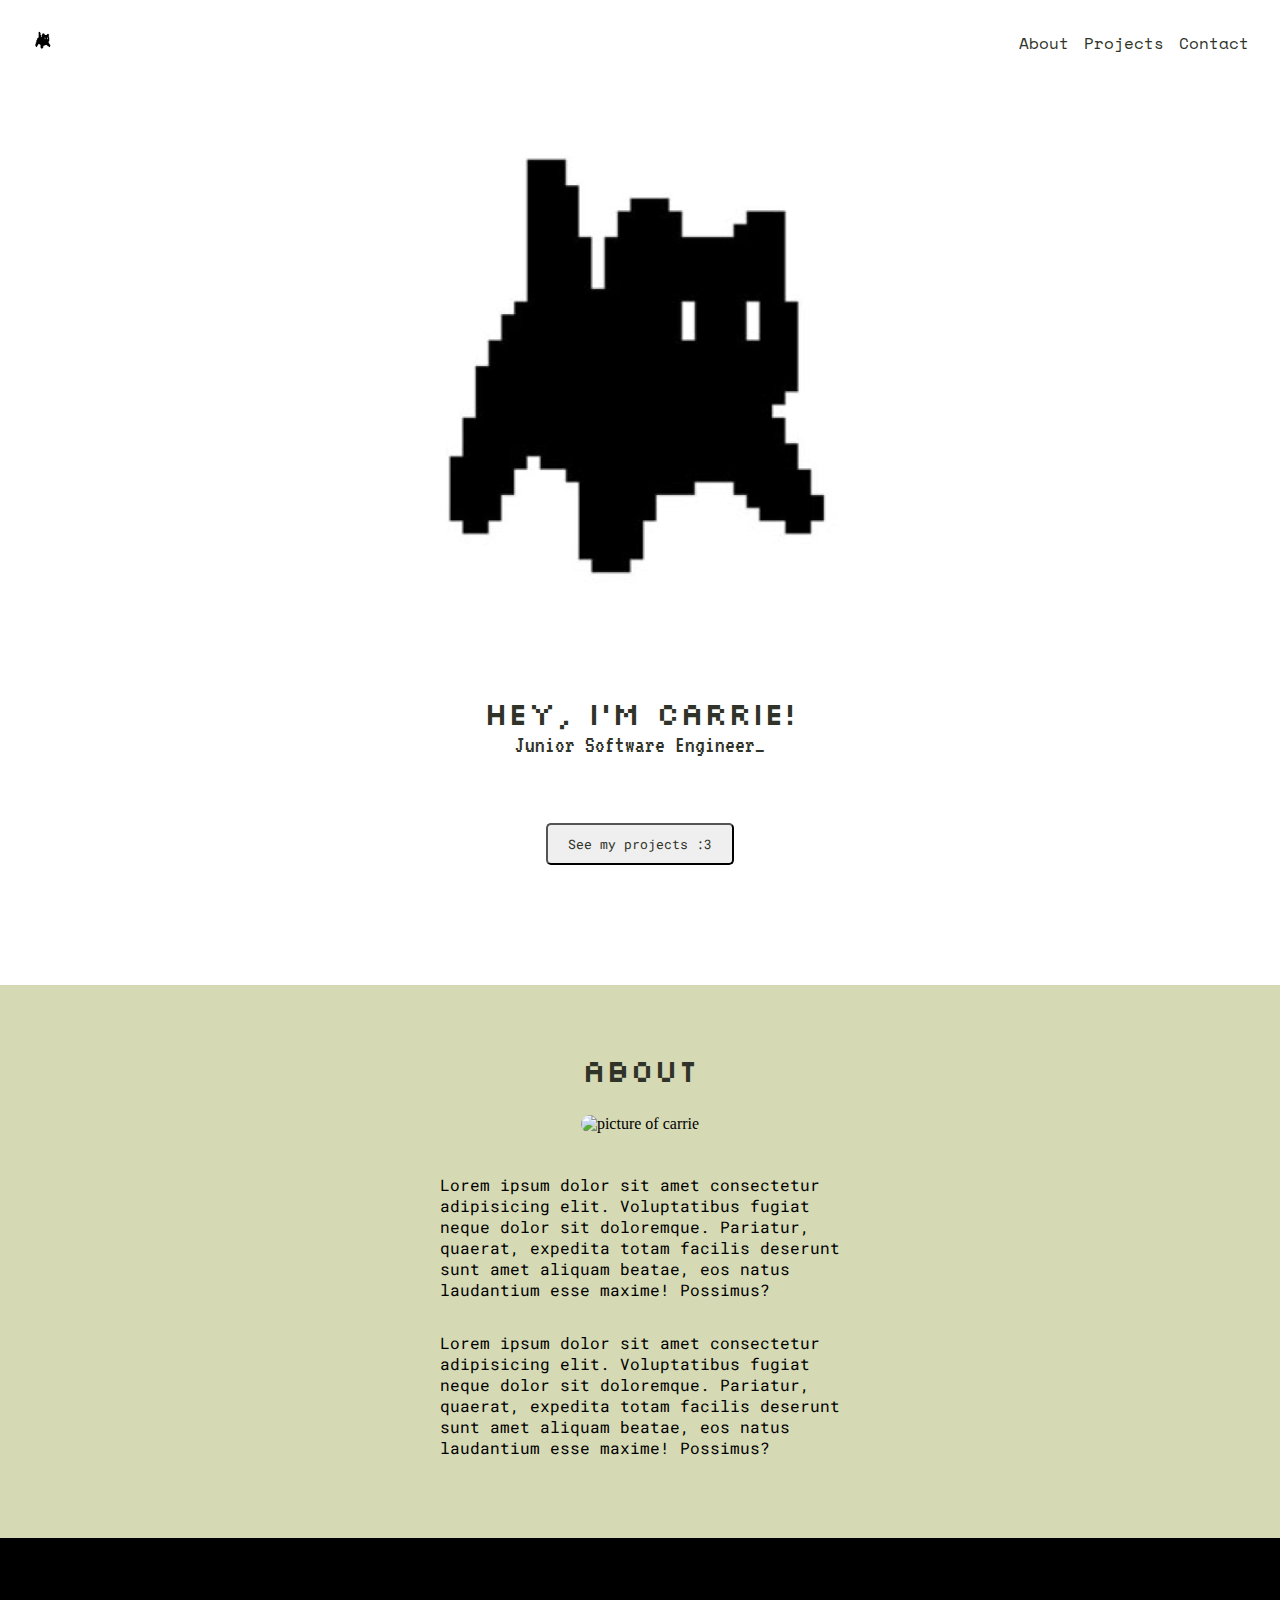
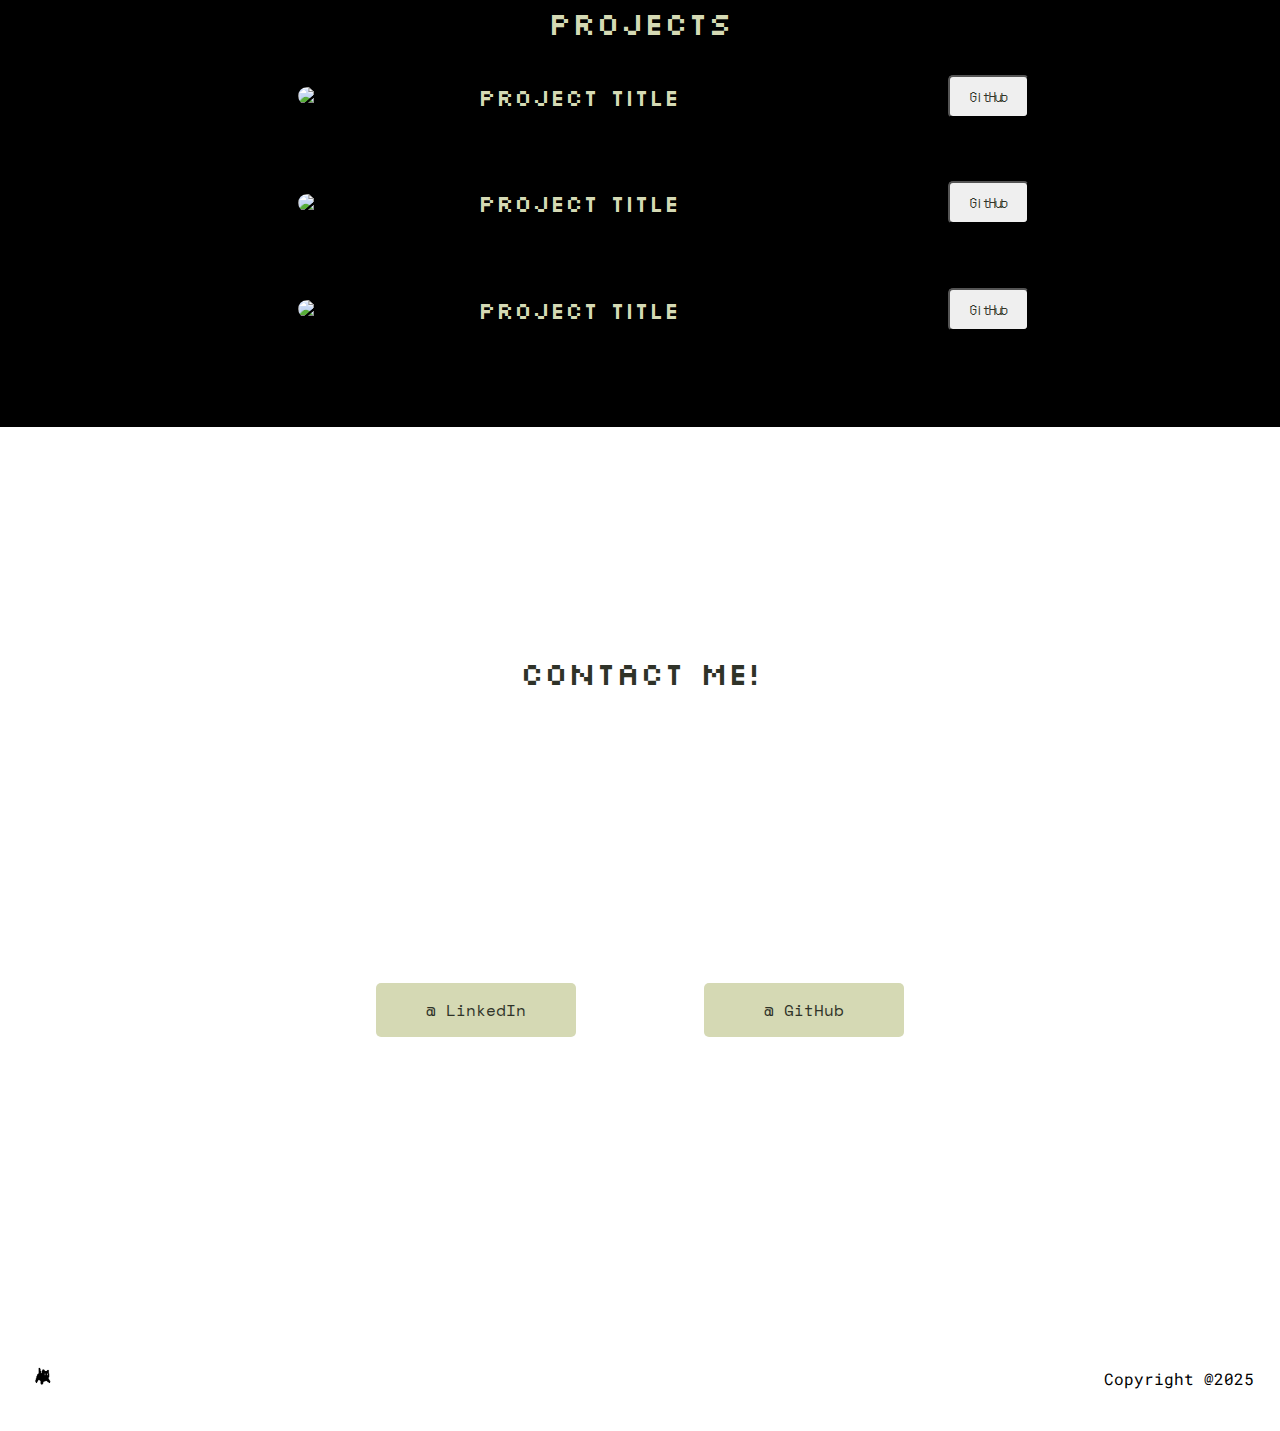
==== index.html @ c51be5b5 "changed bg and text color of projects for emphasis" ====
<!DOCTYPE html>
<html lang="en">
<head>
    <meta charset="UTF-8">
    <meta name="viewport" content="width=device-width, initial-scale=1.0">
    <title>Carrie Gale</title>
    <link rel="stylesheet" href="style.css">
    <link rel="preconnect" href="https://fonts.googleapis.com">
    <link rel="preconnect" href="https://fonts.gstatic.com" crossorigin>
    <link href="https://fonts.googleapis.com/css2?family=Chakra+Petch:ital,wght@0,300;0,400;0,500;0,600;0,700;1,300;1,400;1,500;1,600;1,700&family=DotGothic16&family=Open+Sans:ital,wght@0,300..800;1,300..800&family=Roboto+Mono:ital,wght@0,100..700;1,100..700&family=Silkscreen:wght@400;700&family=Space+Mono:ital,wght@0,400;0,700;1,400;1,700&family=VT323&display=swap" rel="stylesheet">
</head>
<body>
    <nav id="navbar">
        <div class="nav-wrapper">
            <div class="img-wrapper">
                <a href="./index.html">
                    <img id="logo" src="./images/cat mascot.png" alt="personal logo"> 
                </a>
               
            </div>
            
        </div>
        </div>
        <div class="nav-wrapper">
            <a href="#about">About</a>
            <a href="#projects">Projects</a>
            <a href="#contact">Contact</a>
        </div>
    </nav>
    <header id="header">
        <div class="half1">
            <div class="img-wrapper" >
                <img src="./images/cat mascot.png" alt="pixelated scaredy cat">
            </div>    
        </div>
        <div class="half2 fullHeight">
            <h1 class="silkscreen-regular">Hey, I'm Carrie!</h1>
            <h2 class="vt323-regular" >Junior Software Engineer_</h2>
            <!-- <h3>& Freelance UX Designer</h2> -->
            <a href="#projects" id="button-wrap">
                <button type="button" class="CTA-button roboto-mono--normal">See my projects :3</button>
            </a>
            
        </div>
    </header>
    <section id="about">
        <h1 class="silkscreen-regular">ABOUT</h1>
        <div class="whole-wrap">
            </div>
            <div class="half1">
                <div class="img-wrapper">
                    <img src="https://placecats.com/500/500" alt="picture of carrie">
                </div>
            </div>
            <div class="half2">
                <div class="text-wrapper">
                    <p class="roboto-mono--normal">
                        Lorem ipsum dolor sit amet consectetur adipisicing elit. Voluptatibus fugiat neque dolor sit doloremque. Pariatur, quaerat, expedita totam facilis deserunt sunt amet aliquam beatae, eos natus laudantium esse maxime! Possimus?
                    </p>
                    <p class="roboto-mono--normal">
                        Lorem ipsum dolor sit amet consectetur adipisicing elit. Voluptatibus fugiat neque dolor sit doloremque. Pariatur, quaerat, expedita totam facilis deserunt sunt amet aliquam beatae, eos natus laudantium esse maxime! Possimus?
                    </p>
                </div>
            </div>
        </div>
    </section>
    <section id="projects">
        <h1 class="silkscreen-regular">PROJECTS</h1>
        <div class="project-card">
            <div class="half1">
                <div class="img-wrapper">
                    <img src="https://placecats.com/500/500" alt="picture of carrie">
                </div>
                
            </div>
            <div class="half2">
                <div class="caption-wrapper">
                    <h2 class="project-title silkscreen-regular">Project Title</h2>
                    <!-- <p class="caption roboto-mono--normal">this is a caption</p> -->
                    <a href="https://github.com/carriegale2710/">
                        <button type="button" class="CTA-button dotgothic16-regular">GitHub</button>
                    </a>
                </div>
            </div>
        </div>
        <div class="project-card">
            <div class="half1">
                <div class="img-wrapper">
                    <img src="https://placecats.com/500/500" alt="picture of carrie">
                </div>
                
            </div>
            <div class="half2">
                <div class="caption-wrapper">
                    <h2 class="project-title silkscreen-regular">Project Title</h2>
                    <!-- <p class="caption roboto-mono--normal">this is a caption</p> -->
                    <a href="https://github.com/carriegale2710/">
                        <button type="button" class="CTA-button dotgothic16-regular">GitHub</button>
                    </a>
                </div>
            </div>
        </div>
        <div class="project-card">
            <div class="half1">
                <div class="img-wrapper">
                    <img src="https://placecats.com/500/500" alt="picture of carrie">
                </div>
                
            </div>
            <div class="half2">
                <div class="caption-wrapper">
                    <h2 class="project-title silkscreen-regular">Project Title</h2>
                    <!-- <p class="caption roboto-mono--normal">this is a caption</p> -->
                    <a href="https://github.com/carriegale2710/">
                        <button type="button" class="CTA-button dotgothic16-regular">GitHub</button>
                    </a>
                </div>
            </div>
        </div>
        
        
    </section>
    <section id="contact">
        <h1 class="silkscreen-regular">Contact me!</h1>
        <div id="contact-wrapper">
            <a href="https://www.linkedin.com/in/carrie-gale/">@ LinkedIn</a>
            <a href="https://github.com/carriegale2710/">@ GitHub</a>
        </div>
    </section>
    <footer id="footer">
        <div class="img-wrapper">
            <a href="./index.html">
                <img id="logo" src="./images/cat mascot.png" alt="personal logo"> 
            </a>
        </div>
        <p class="roboto-mono--normal">Copyright @2025</p>
    </footer>
    
</body>
</html>
---- style.css ----
/* SCSS HEX */
.silkscreen-regular {
  font-family: "Silkscreen", sans-serif;
  font-style: normal;
  font-weight: 400;
  margin: 0;
}
.silkscreen.silkscreen-bold {
  font-family: "Silkscreen", sans-serif;
  font-weight: 700;
  font-style: normal;
  margin: 0;
}

.vt323-regular {
  font-family: "VT323", monospace;
  font-weight: 400;
  font-style: normal;
  margin: 0;
}

.dotgothic16-regular {
  font-family: "DotGothic16", sans-serif;
  font-weight: 400;
  font-style: normal;
  margin: 0;
}

.roboto-mono--normal {
  font-family: "Roboto Mono", monospace;
  font-optical-sizing: auto;
  font-weight: normal;
  font-style: normal;
}

.open-sans--normal {
  font-family: "Open Sans", sans-serif;
  font-optical-sizing: auto;
  font-weight: normal;
  font-style: normal;
  font-variation-settings: "wdth" 100;
}

.space-mono--regular {
  font-family: "Space Mono", monospace;
  font-weight: 400;
  font-style: normal;
}
.space-mono--regular--italic {
  font-style: italic;
}
.space-mono--bold {
  font-family: "Space Mono", monospace;
  font-weight: 700;
  font-style: normal;
}
.space-mono--bold--italic {
  font-style: italic;
}

.whole-wrap {
  display: flex;
  flex-direction: row;
  justify-content: center;
  align-items: center;
  flex-wrap: wrap;
  width: 100%;
}

.half1 {
  width: auto;
  height: fit-content;
  min-width: 20%;
  max-height: 100%;
  display: flex;
  flex-direction: column;
  justify-content: center;
  align-items: center;
  padding: 2%;
}

.half2 {
  display: flex;
  flex-direction: column;
  justify-content: center;
  align-items: center;
  min-width: 50%;
  height: auto;
}

.img-wrapper {
  padding: 2px;
  max-height: 100%;
  max-width: 100%;
  display: flex;
  flex-direction: column;
  justify-content: center;
  align-items: center;
  overflow: hidden;
}
.img-wrapper img {
  max-width: 100%;
  max-height: 100%;
  height: auto;
  width: 100%;
  object-fit: contain;
}

.text-wrapper {
  height: 100%;
  width: 100%;
  display: flex;
  flex-direction: column;
  justify-content: center;
  align-items: center;
}
.text-wrapper p {
  max-width: 400px;
  max-height: 100%;
  height: auto;
  width: auto;
}

.caption-wrapper {
  display: flex;
  flex-direction: row;
  justify-content: center;
  align-items: center;
  justify-content: space-between;
  text-align: left;
  width: 100%;
}

a {
  text-decoration: none;
  font-family: "Space Mono", monospace;
  font-weight: 500;
  font-style: normal;
  padding: 2px 5px 2px 5px;
  color: #2f3328;
}
a:hover {
  color: #70bd9a;
}

#logo {
  height: 20px;
}

.CTA-button {
  text-align: center;
  color: #2f3328;
  border-radius: 5px;
  padding: 10px 20px 10px 20px;
}
.CTA-button:hover {
  color: #d5d9b4;
  background-color: #2f3328;
}

#navbar {
  display: flex;
  flex-direction: row;
  justify-content: center;
  align-items: center;
  justify-content: space-between;
  padding: 2%;
}
#navbar .nav-wrapper {
  display: flex;
  flex-direction: row;
  gap: 5px;
  height: 100%;
  max-width: 100%;
  justify-content: space-between;
}

#header {
  display: flex;
  flex-direction: column;
  justify-content: center;
  align-items: center;
  align-self: center;
  height: 100%;
  width: 100%;
  margin: 0px;
}
#header .fullHeight {
  height: 45vh;
}
#header #button-wrap {
  margin: 10% 15% 10% 15%;
}

#about {
  padding: 5%;
  background-color: #d5d9b4;
  height: auto;
}

#projects {
  padding: 5%;
  height: fit-content;
  background-color: black;
}
#projects h1 {
  color: #d5d9b4;
}

.project-card {
  padding: 20px;
  gap: 10px;
  display: flex;
  flex-direction: row;
  justify-content: center;
  align-items: center;
  flex-wrap: wrap;
}

.project-title {
  color: #d5d9b4;
}

#contact {
  width: 100%;
  height: 100vh;
  display: flex;
  flex-direction: column;
  justify-content: center;
  align-items: center;
  justify-content: space-evenly;
}

#contact-wrapper {
  width: 100%;
  display: flex;
  flex-direction: row;
  flex-wrap: wrap;
  display: flex;
  flex-direction: row;
  justify-content: center;
  align-items: center;
}
#contact-wrapper a {
  background-color: #d5d9b4;
  margin: 5%;
  border-radius: 5px;
  width: 200px;
  padding: 15px;
  display: flex;
  flex-direction: column;
  justify-content: center;
  align-items: center;
}

#footer {
  display: flex;
  flex-direction: row;
  justify-content: center;
  align-items: center;
  justify-content: space-between;
  padding: 2%;
}

* {
  box-sizing: border-box;
}

html, body {
  height: 100vh;
  padding: 0;
  margin: 0;
  scroll-behavior: smooth;
}

h2, h1 {
  margin: 20px;
  text-align: center;
  color: #2f3328;
}

img, button {
  border-radius: 20px;
}

/*# sourceMappingURL=style.css.map */
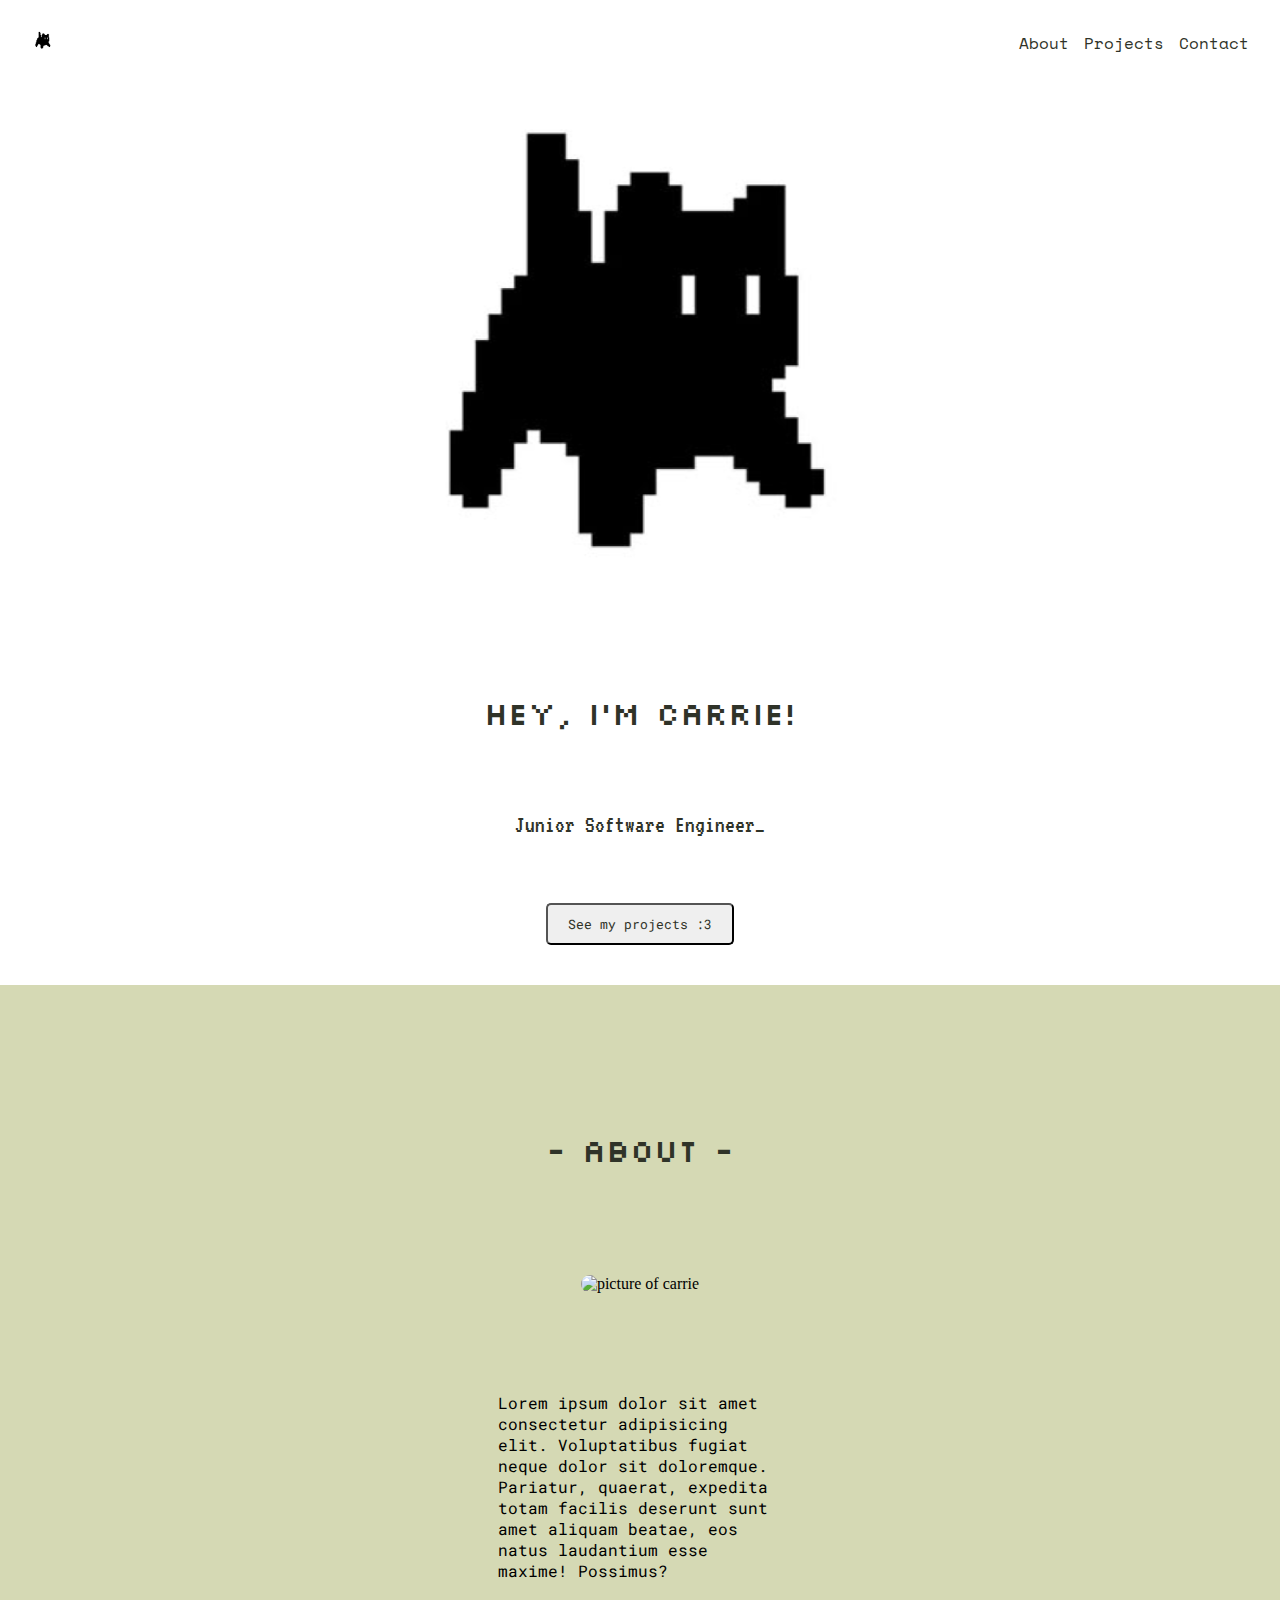
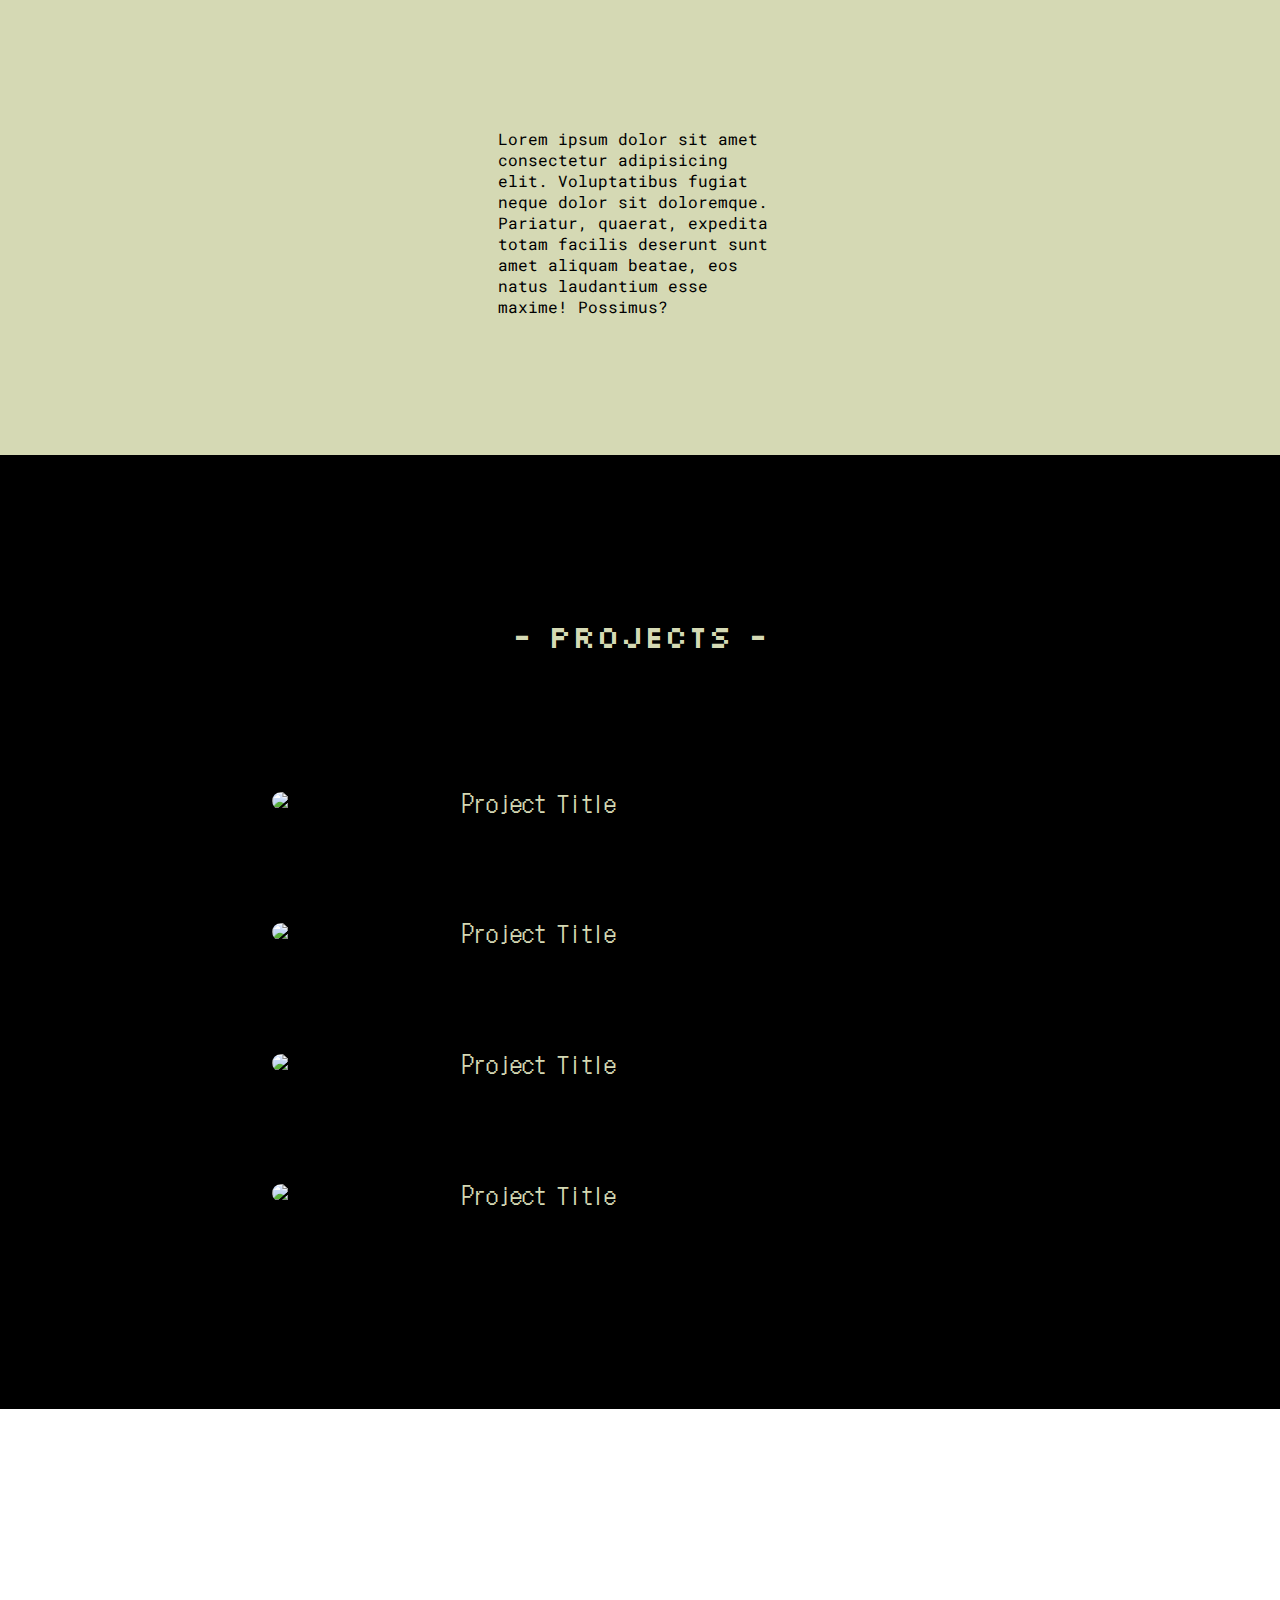
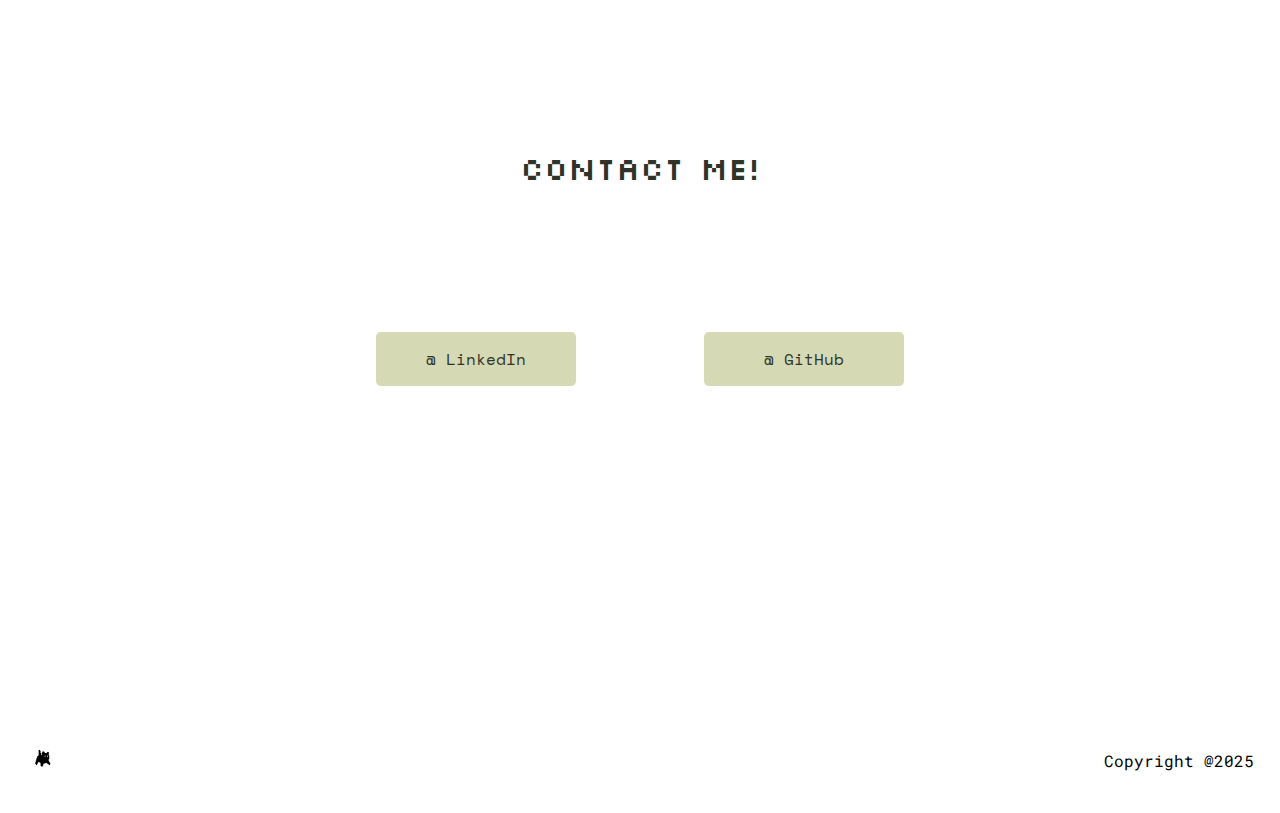
==== commit 5375d159: "adds breathing room to sections" ====
--- a/index.html
+++ b/index.html
@@ -44,7 +44,7 @@
         </div>
     </header>
     <section id="about">
-        <h1 class="silkscreen-regular">ABOUT</h1>
+        <h1 class="silkscreen-regular"> - ABOUT - </h1>
         <div class="whole-wrap">
             </div>
             <div class="half1">
@@ -65,60 +65,63 @@
         </div>
     </section>
     <section id="projects">
-        <h1 class="silkscreen-regular">PROJECTS</h1>
+        <h1 class="silkscreen-regular"> - PROJECTS - </h1>
         <div class="project-card">
             <div class="half1">
                 <div class="img-wrapper">
-                    <img src="https://placecats.com/500/500" alt="picture of carrie">
+                    <img src="https://placecats.com/500/500" alt="project preview">
                 </div>
                 
             </div>
             <div class="half2">
                 <div class="caption-wrapper">
-                    <h2 class="project-title silkscreen-regular">Project Title</h2>
+                    <h2 class="project-title dotgothic16-regular">Project Title</h2>
                     <!-- <p class="caption roboto-mono--normal">this is a caption</p> -->
-                    <a href="https://github.com/carriegale2710/">
-                        <button type="button" class="CTA-button dotgothic16-regular">GitHub</button>
-                    </a>
                 </div>
             </div>
         </div>
         <div class="project-card">
             <div class="half1">
                 <div class="img-wrapper">
-                    <img src="https://placecats.com/500/500" alt="picture of carrie">
+                    <img src="https://placecats.com/500/500" alt="project preview">
                 </div>
                 
             </div>
             <div class="half2">
                 <div class="caption-wrapper">
-                    <h2 class="project-title silkscreen-regular">Project Title</h2>
+                    <h2 class="project-title dotgothic16-regular">Project Title</h2>
                     <!-- <p class="caption roboto-mono--normal">this is a caption</p> -->
-                    <a href="https://github.com/carriegale2710/">
-                        <button type="button" class="CTA-button dotgothic16-regular">GitHub</button>
-                    </a>
                 </div>
             </div>
         </div>
         <div class="project-card">
             <div class="half1">
                 <div class="img-wrapper">
-                    <img src="https://placecats.com/500/500" alt="picture of carrie">
+                    <img src="https://placecats.com/500/500" alt="project preview">
                 </div>
                 
             </div>
             <div class="half2">
                 <div class="caption-wrapper">
-                    <h2 class="project-title silkscreen-regular">Project Title</h2>
+                    <h2 class="project-title dotgothic16-regular">Project Title</h2>
                     <!-- <p class="caption roboto-mono--normal">this is a caption</p> -->
-                    <a href="https://github.com/carriegale2710/">
-                        <button type="button" class="CTA-button dotgothic16-regular">GitHub</button>
-                    </a>
                 </div>
             </div>
         </div>
-        
-        
+        <div class="project-card">
+            <div class="half1">
+                <div class="img-wrapper">
+                    <img src="https://placecats.com/500/500" alt="project preview">
+                </div>
+                
+            </div>
+            <div class="half2">
+                <div class="caption-wrapper">
+                    <h2 class="project-title dotgothic16-regular">Project Title</h2>
+                    <!-- <p class="caption roboto-mono--normal">this is a caption</p> -->
+                </div>
+            </div>
+        </div>
     </section>
     <section id="contact">
         <h1 class="silkscreen-regular">Contact me!</h1>
--- a/style.css
+++ b/style.css
@@ -197,18 +197,24 @@
   background-color: #d5d9b4;
   height: auto;
 }
+#about img {
+  width: 100%;
+}
+#about p {
+  padding: 5%;
+}
 
 #projects {
-  padding: 5%;
   height: fit-content;
   background-color: black;
+  padding: 80px 0 150px 0;
 }
 #projects h1 {
   color: #d5d9b4;
 }
 
 .project-card {
-  padding: 20px;
+  padding: 30px;
   gap: 10px;
   display: flex;
   flex-direction: row;
@@ -228,7 +234,7 @@
   flex-direction: column;
   justify-content: center;
   align-items: center;
-  justify-content: space-evenly;
+  justify-content: center;
 }
 
 #contact-wrapper {
@@ -273,7 +279,13 @@
   scroll-behavior: smooth;
 }
 
-h2, h1 {
+h1 {
+  padding: 80px 5%;
+  text-align: center;
+  color: #2f3328;
+}
+
+h2 {
   margin: 20px;
   text-align: center;
   color: #2f3328;
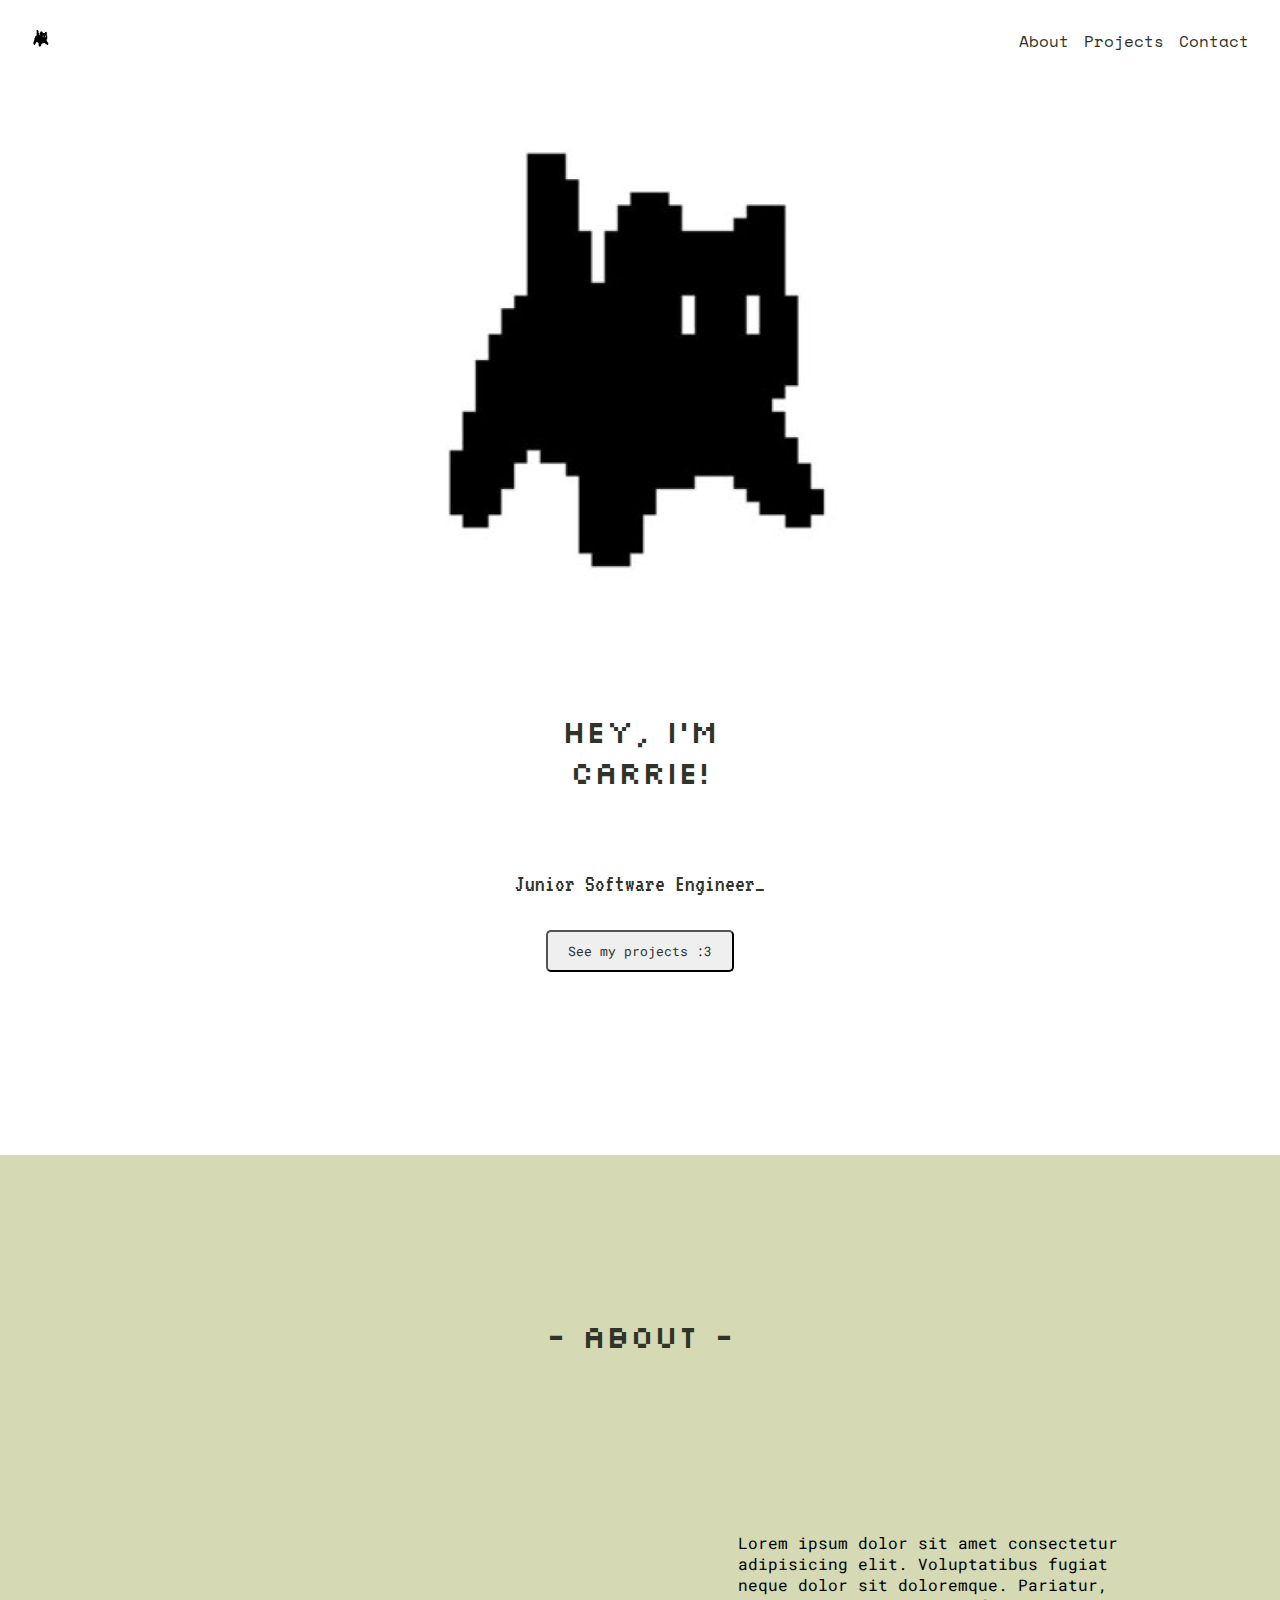
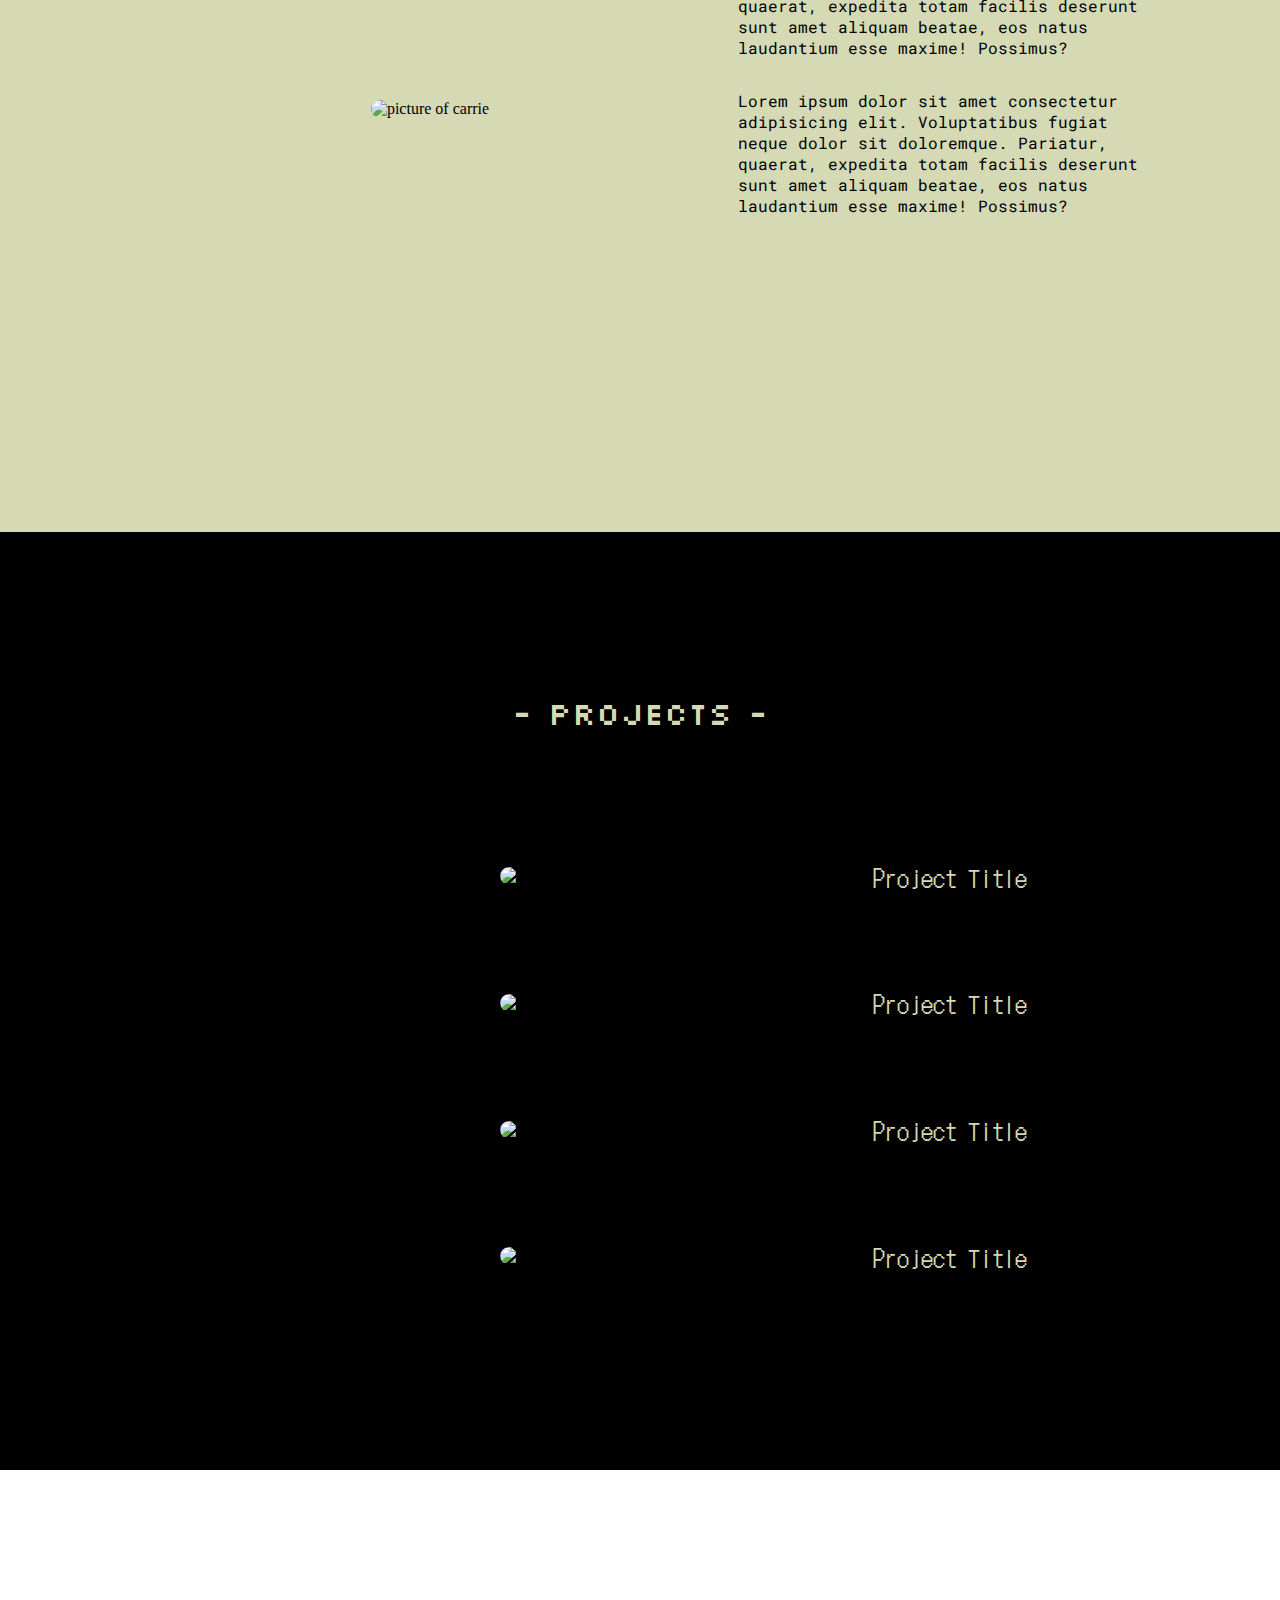
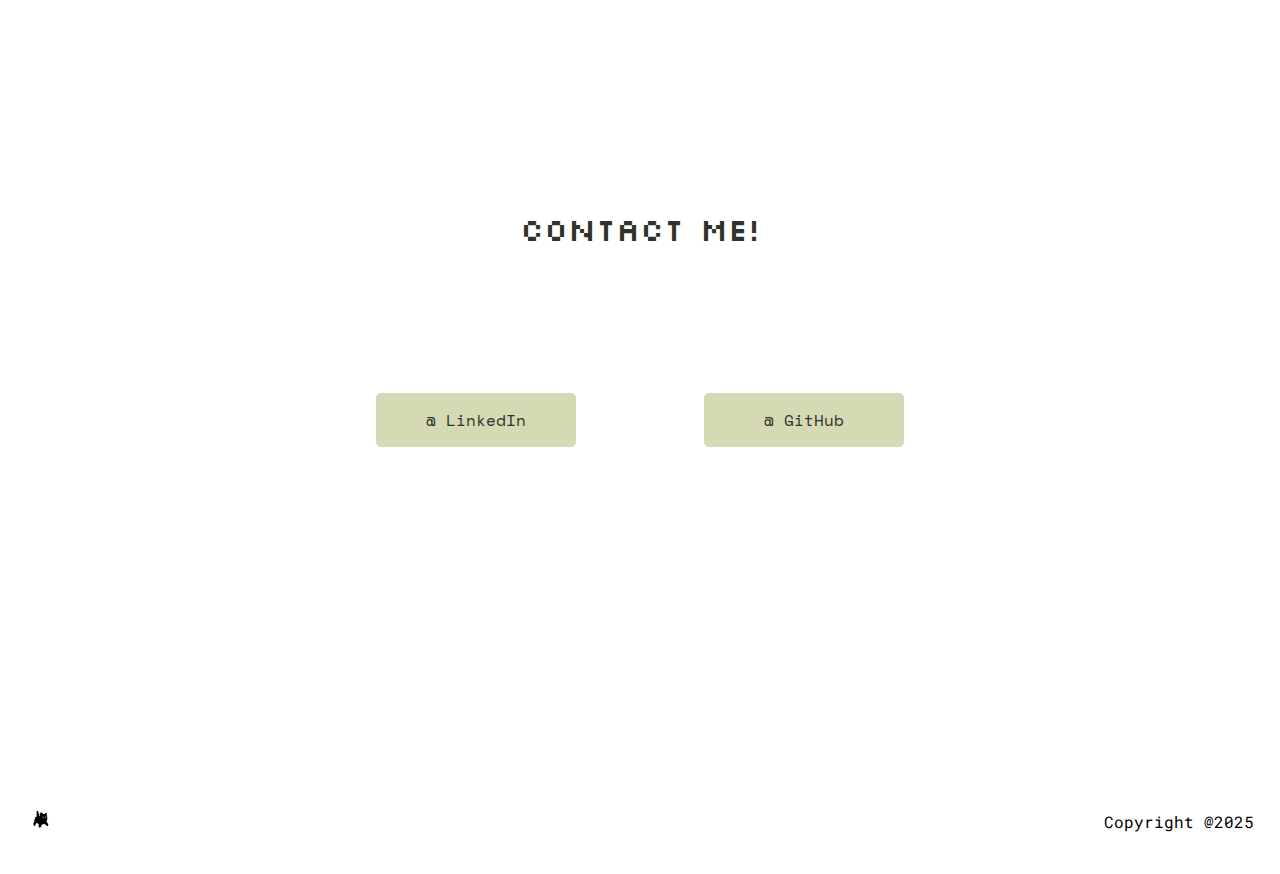
==== commit c4eaf95e: "fixed wrapping issues with about section" ====
--- a/index.html
+++ b/index.html
@@ -9,7 +9,9 @@
     <link rel="preconnect" href="https://fonts.gstatic.com" crossorigin>
     <link href="https://fonts.googleapis.com/css2?family=Chakra+Petch:ital,wght@0,300;0,400;0,500;0,600;0,700;1,300;1,400;1,500;1,600;1,700&family=DotGothic16&family=Open+Sans:ital,wght@0,300..800;1,300..800&family=Roboto+Mono:ital,wght@0,100..700;1,100..700&family=Silkscreen:wght@400;700&family=Space+Mono:ital,wght@0,400;0,700;1,400;1,700&family=VT323&display=swap" rel="stylesheet">
 </head>
+
 <body>
+
     <nav id="navbar">
         <div class="nav-wrapper">
             <div class="img-wrapper">
@@ -27,6 +29,7 @@
             <a href="#contact">Contact</a>
         </div>
     </nav>
+
     <header id="header">
         <div class="half1">
             <div class="img-wrapper" >
@@ -40,13 +43,16 @@
             <a href="#projects" id="button-wrap">
                 <button type="button" class="CTA-button roboto-mono--normal">See my projects :3</button>
             </a>
-            
         </div>
     </header>
+
+
     <section id="about">
+
         <h1 class="silkscreen-regular"> - ABOUT - </h1>
+
         <div class="whole-wrap">
-            </div>
+
             <div class="half1">
                 <div class="img-wrapper">
                     <img src="https://placecats.com/500/500" alt="picture of carrie">
@@ -62,16 +68,20 @@
                     </p>
                 </div>
             </div>
+            
         </div>
+
     </section>
+
     <section id="projects">
+
         <h1 class="silkscreen-regular"> - PROJECTS - </h1>
+
         <div class="project-card">
             <div class="half1">
                 <div class="img-wrapper">
                     <img src="https://placecats.com/500/500" alt="project preview">
                 </div>
-                
             </div>
             <div class="half2">
                 <div class="caption-wrapper">
@@ -80,12 +90,12 @@
                 </div>
             </div>
         </div>
+
         <div class="project-card">
             <div class="half1">
                 <div class="img-wrapper">
                     <img src="https://placecats.com/500/500" alt="project preview">
                 </div>
-                
             </div>
             <div class="half2">
                 <div class="caption-wrapper">
@@ -94,12 +104,12 @@
                 </div>
             </div>
         </div>
+
         <div class="project-card">
             <div class="half1">
                 <div class="img-wrapper">
                     <img src="https://placecats.com/500/500" alt="project preview">
                 </div>
-                
             </div>
             <div class="half2">
                 <div class="caption-wrapper">
@@ -108,12 +118,12 @@
                 </div>
             </div>
         </div>
+
         <div class="project-card">
             <div class="half1">
                 <div class="img-wrapper">
                     <img src="https://placecats.com/500/500" alt="project preview">
                 </div>
-                
             </div>
             <div class="half2">
                 <div class="caption-wrapper">
@@ -122,7 +132,10 @@
                 </div>
             </div>
         </div>
+
     </section>
+
+
     <section id="contact">
         <h1 class="silkscreen-regular">Contact me!</h1>
         <div id="contact-wrapper">
@@ -130,6 +143,8 @@
             <a href="https://github.com/carriegale2710/">@ GitHub</a>
         </div>
     </section>
+
+
     <footer id="footer">
         <div class="img-wrapper">
             <a href="./index.html">
--- a/style.css
+++ b/style.css
@@ -68,15 +68,15 @@
 }
 
 .half1 {
-  width: auto;
-  height: fit-content;
-  min-width: 20%;
+  width: 50%;
+  height: fit-content;
   max-height: 100%;
   display: flex;
   flex-direction: column;
   justify-content: center;
   align-items: center;
   padding: 2%;
+  justify-items: center;
 }
 
 .half2 {
@@ -84,12 +84,11 @@
   flex-direction: column;
   justify-content: center;
   align-items: center;
-  min-width: 50%;
+  width: fit-content;
   height: auto;
 }
 
 .img-wrapper {
-  padding: 2px;
   max-height: 100%;
   max-width: 100%;
   display: flex;
@@ -102,23 +101,26 @@
   max-width: 100%;
   max-height: 100%;
   height: auto;
-  width: 100%;
+  width: fit-content;
   object-fit: contain;
+  justify-self: center;
+  align-self: center;
 }
 
 .text-wrapper {
-  height: 100%;
-  width: 100%;
-  display: flex;
-  flex-direction: column;
-  justify-content: center;
-  align-items: center;
+  max-height: 100%;
+  max-width: 100%;
+  display: flex;
+  flex-direction: column;
+  justify-content: center;
+  align-items: center;
+  padding: 80px 0 150px 20px;
 }
 .text-wrapper p {
   max-width: 400px;
   max-height: 100%;
-  height: auto;
-  width: auto;
+  height: fit-content;
+  width: fit-content;
 }
 
 .caption-wrapper {
@@ -181,27 +183,29 @@
   justify-content: center;
   align-items: center;
   align-self: center;
-  height: 100%;
+  height: fit-content;
   width: 100%;
   margin: 0px;
-}
-#header .fullHeight {
-  height: 45vh;
+  padding: 0px 0 150px 0;
 }
 #header #button-wrap {
   margin: 10% 15% 10% 15%;
 }
 
 #about {
-  padding: 5%;
+  padding: 80px 5% 150px 5%;
   background-color: #d5d9b4;
-  height: auto;
-}
-#about img {
-  width: 100%;
-}
-#about p {
-  padding: 5%;
+  height: fit-content;
+  width: 100%;
+}
+#about .whole-wrap {
+  display: flex;
+  flex-direction: row;
+  justify-content: center;
+  align-items: center;
+  flex-wrap: wrap;
+  max-width: 100%;
+  height: fit-content;
 }
 
 #projects {
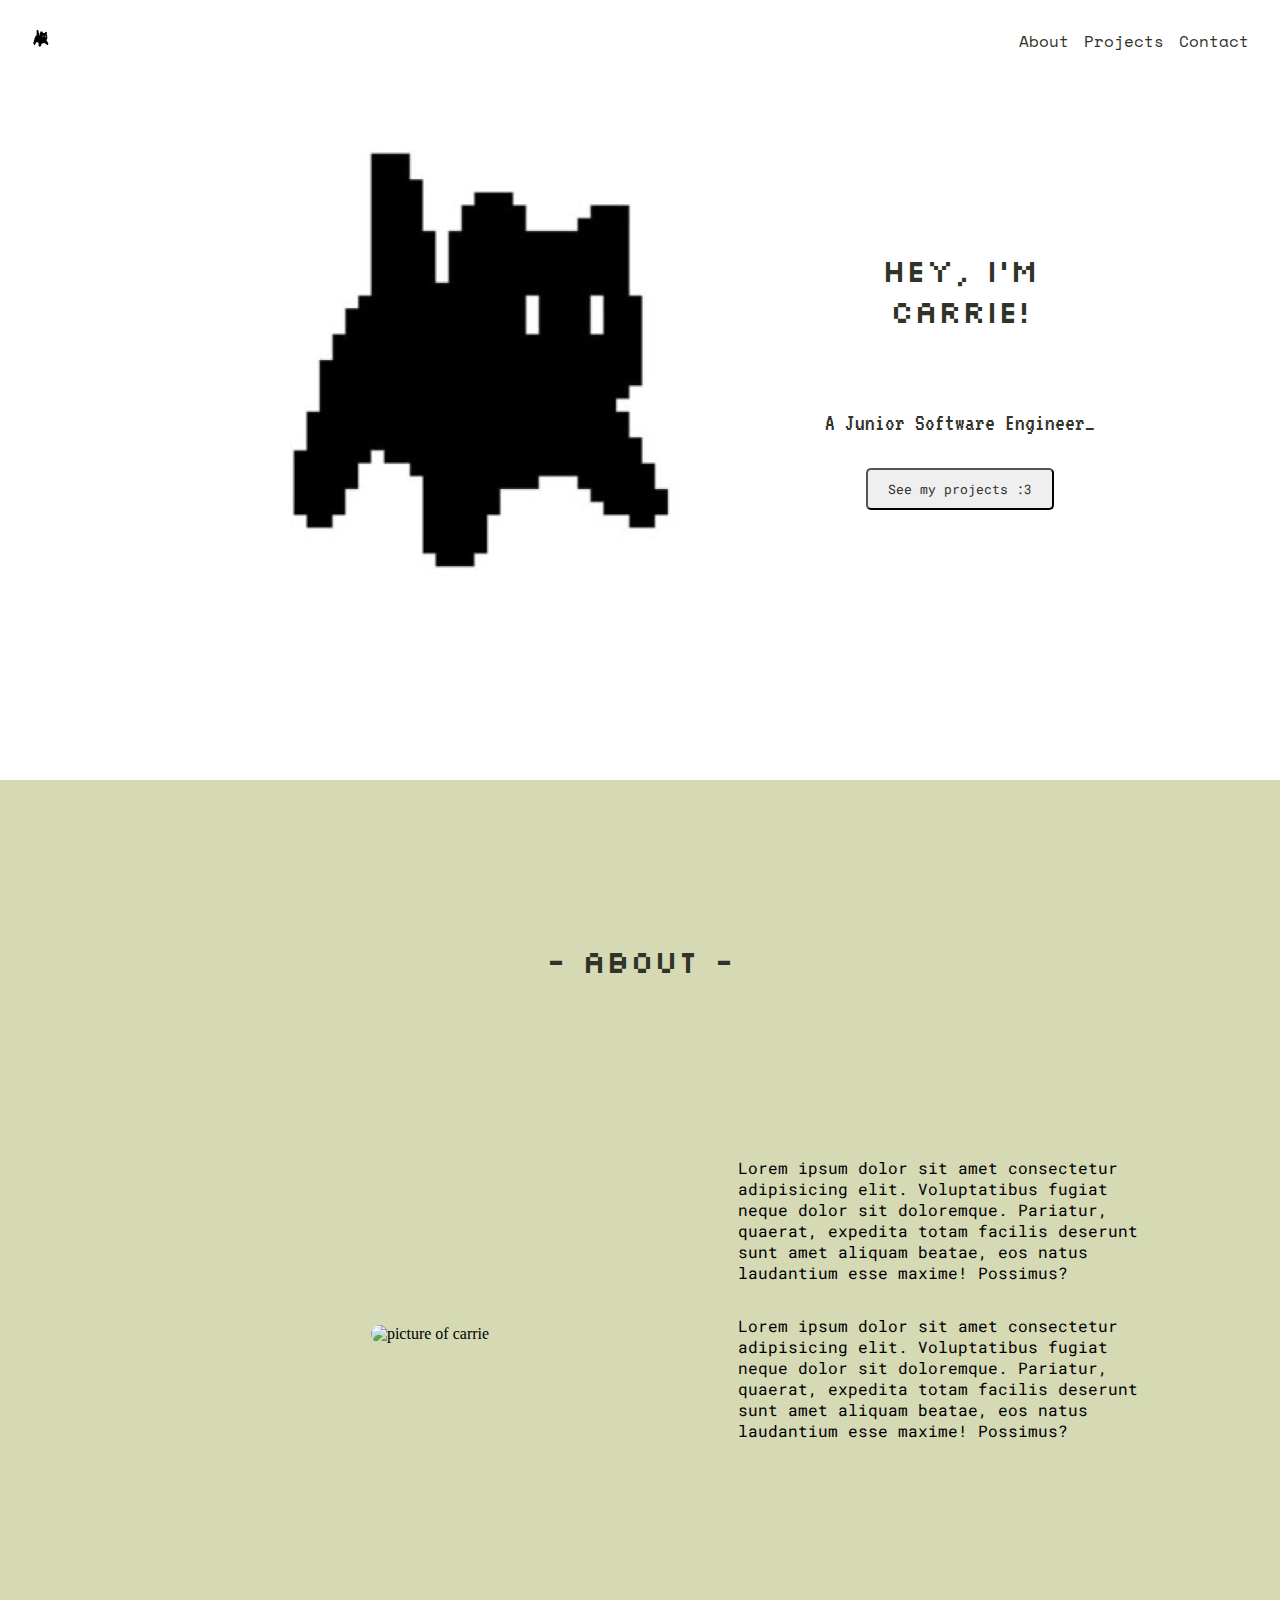
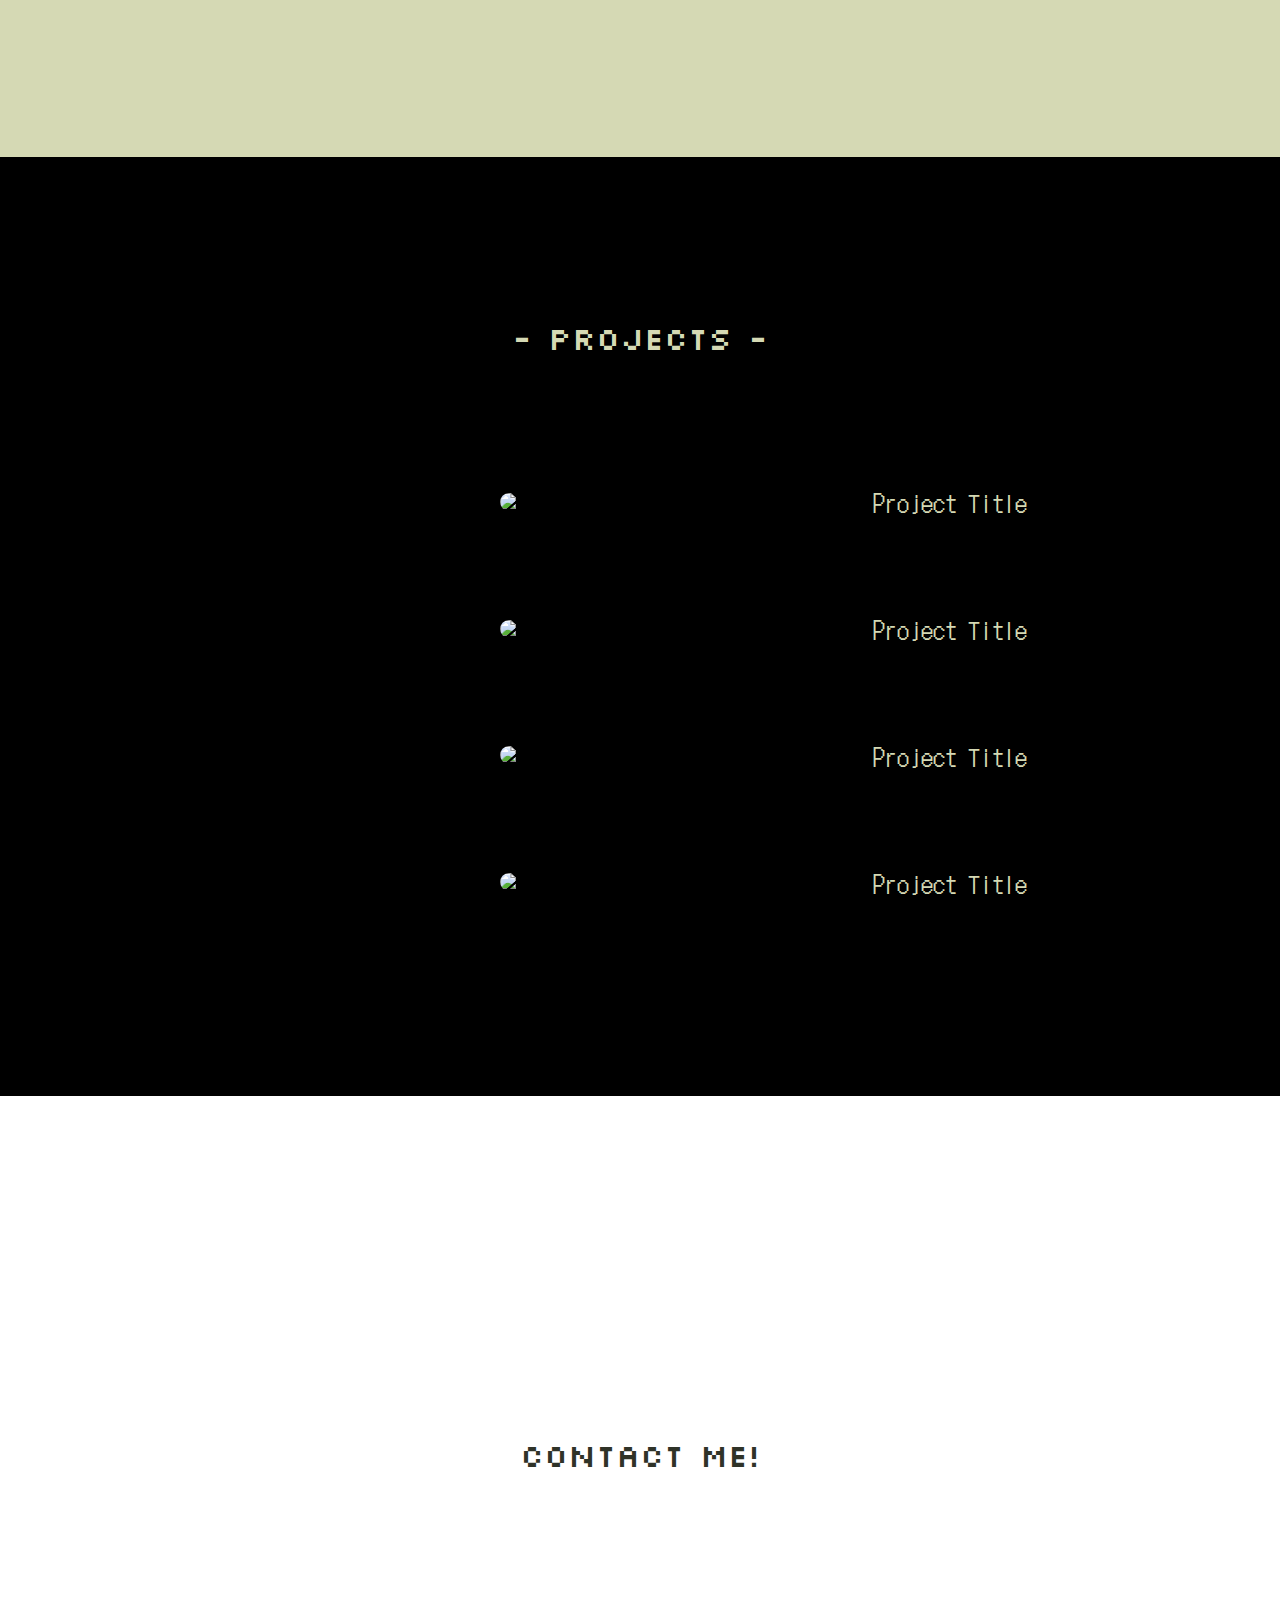
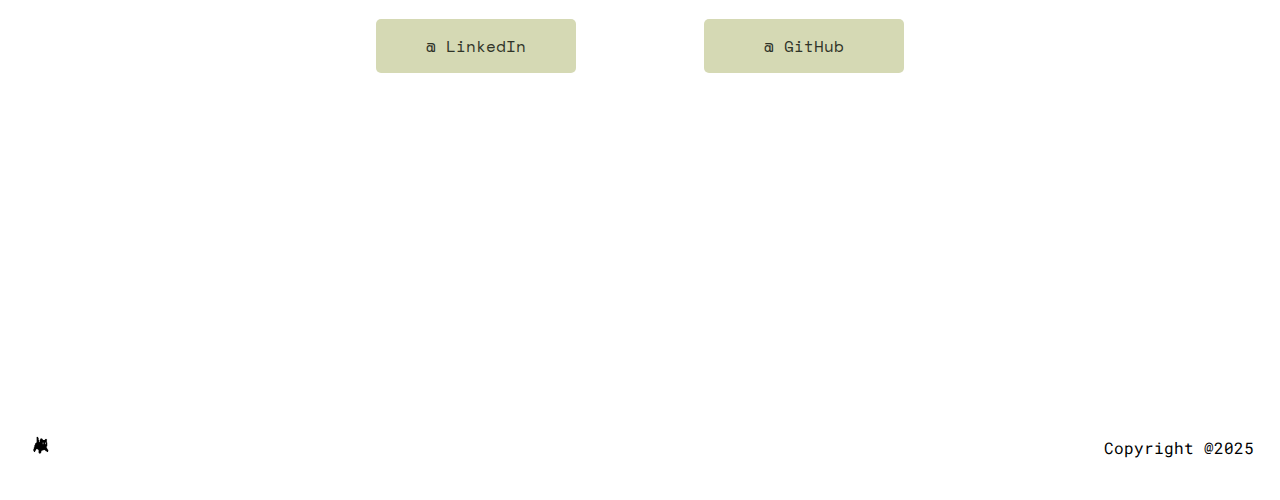
==== commit 8a96e285: "finalises this section" ====
--- a/index.html
+++ b/index.html
@@ -18,9 +18,7 @@
                 <a href="./index.html">
                     <img id="logo" src="./images/cat mascot.png" alt="personal logo"> 
                 </a>
-               
             </div>
-            
         </div>
         </div>
         <div class="nav-wrapper">
@@ -38,7 +36,7 @@
         </div>
         <div class="half2 fullHeight">
             <h1 class="silkscreen-regular">Hey, I'm Carrie!</h1>
-            <h2 class="vt323-regular" >Junior Software Engineer_</h2>
+            <h2 class="vt323-regular" >A Junior Software Engineer_</h2>
             <!-- <h3>& Freelance UX Designer</h2> -->
             <a href="#projects" id="button-wrap">
                 <button type="button" class="CTA-button roboto-mono--normal">See my projects :3</button>
@@ -68,7 +66,7 @@
                     </p>
                 </div>
             </div>
-            
+
         </div>
 
     </section>
--- a/style.css
+++ b/style.css
@@ -167,6 +167,10 @@
   align-items: center;
   justify-content: space-between;
   padding: 2%;
+  position: sticky;
+  top: 0;
+  overflow: hidden;
+  background-color: white;
 }
 #navbar .nav-wrapper {
   display: flex;
@@ -179,9 +183,10 @@
 
 #header {
   display: flex;
-  flex-direction: column;
-  justify-content: center;
-  align-items: center;
+  flex-direction: row;
+  justify-content: center;
+  align-items: center;
+  flex-wrap: wrap;
   align-self: center;
   height: fit-content;
   width: 100%;
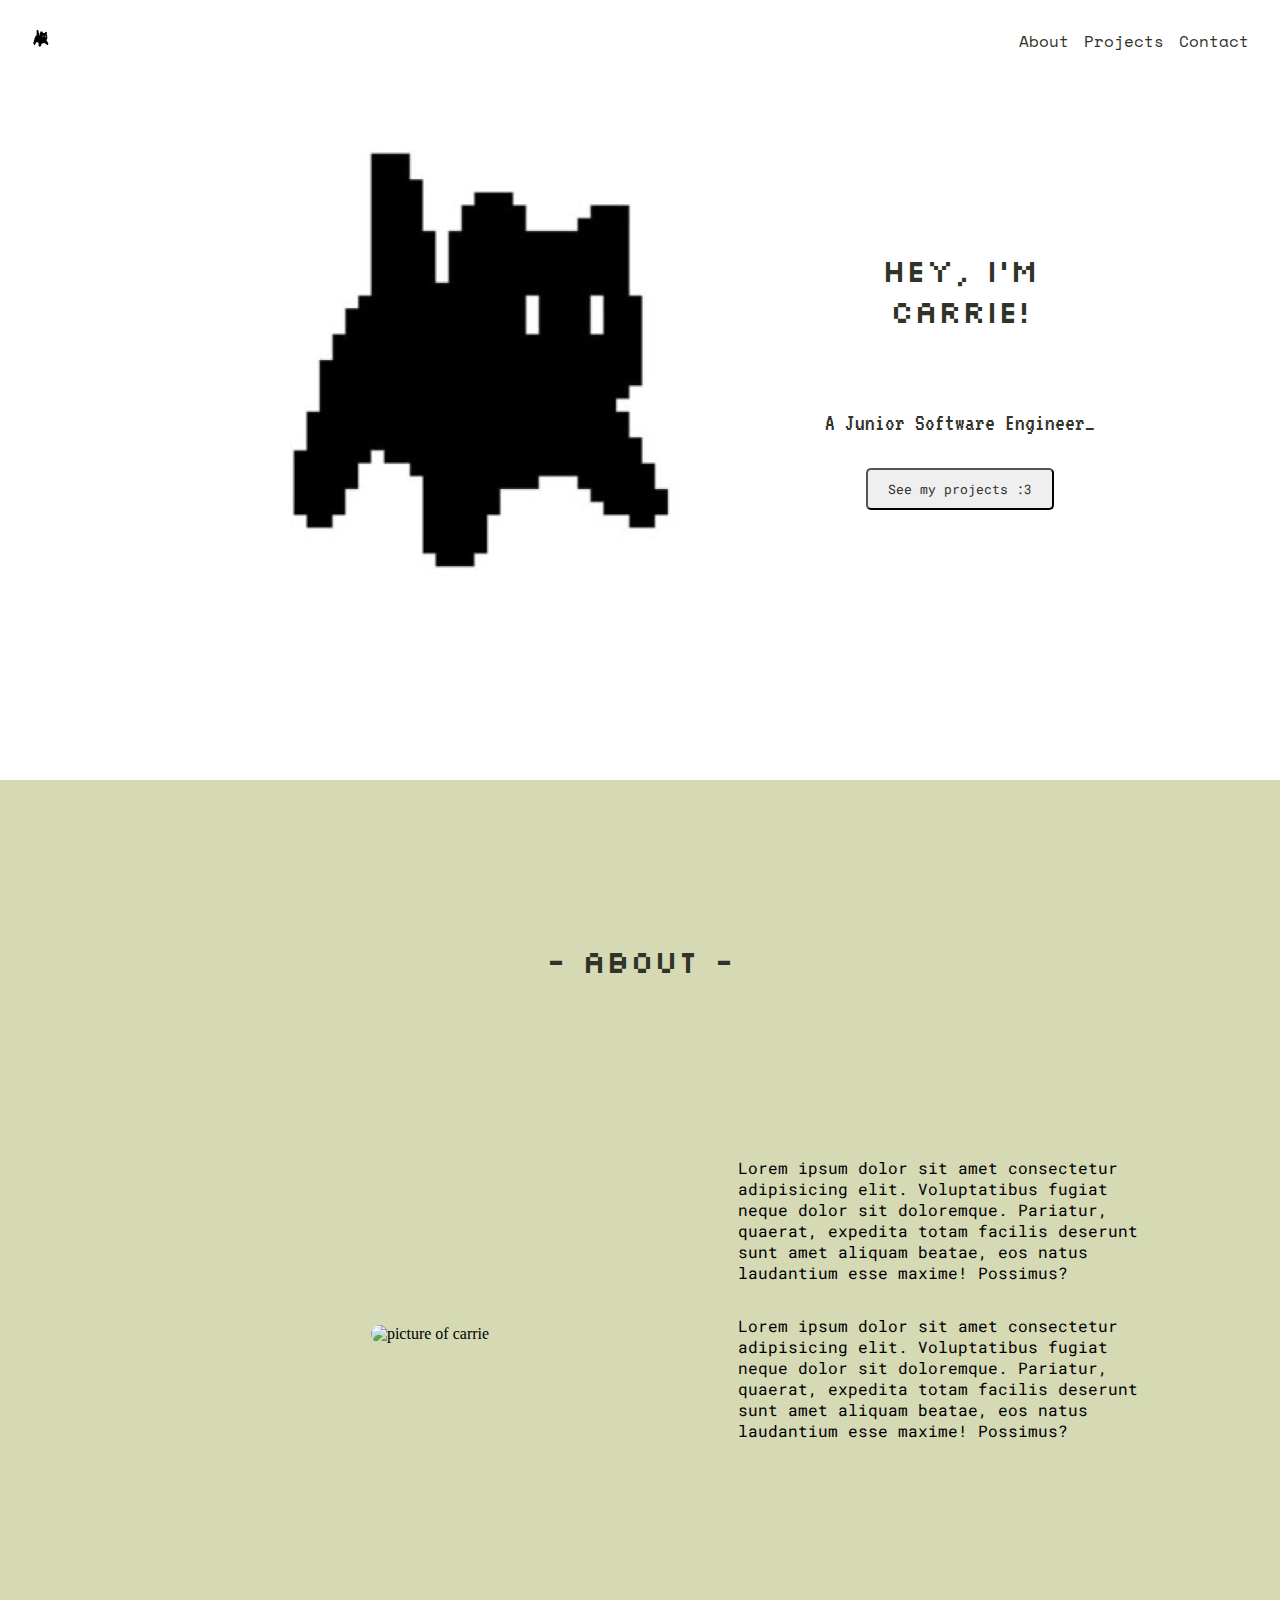
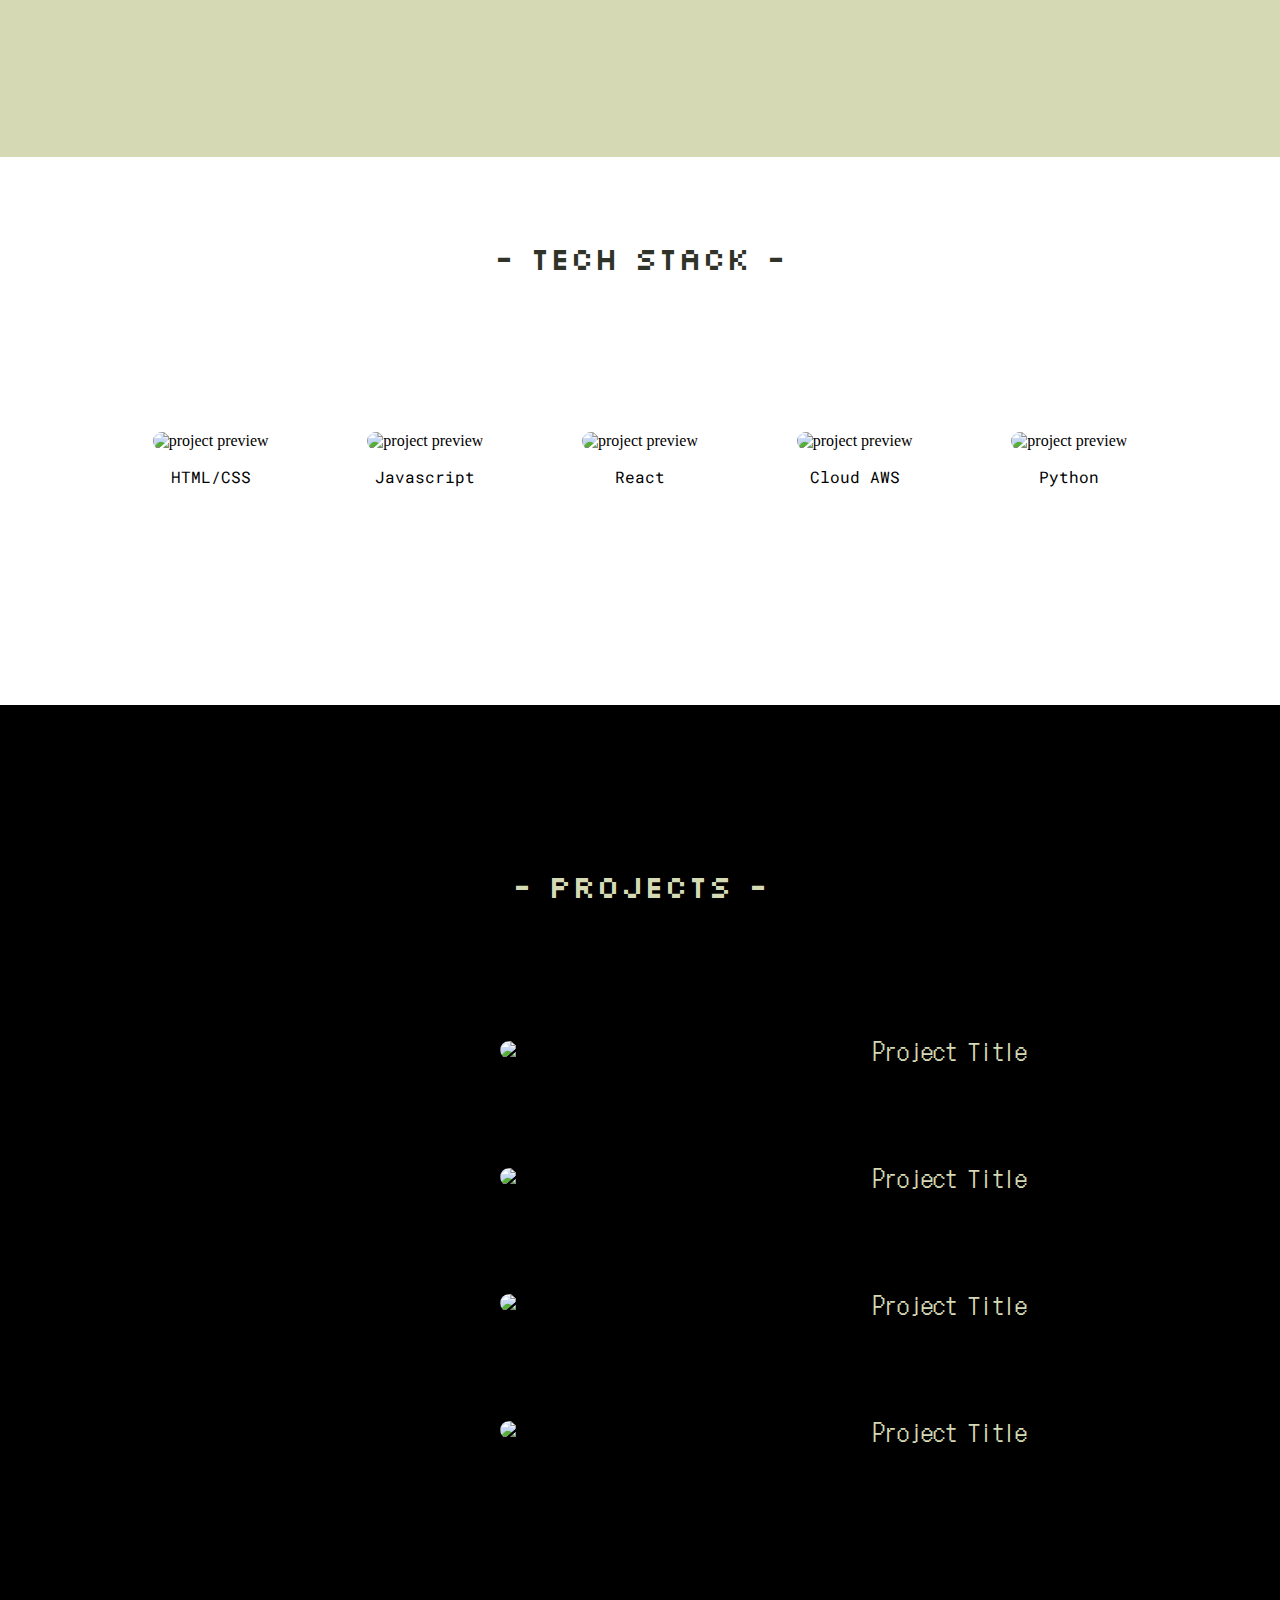
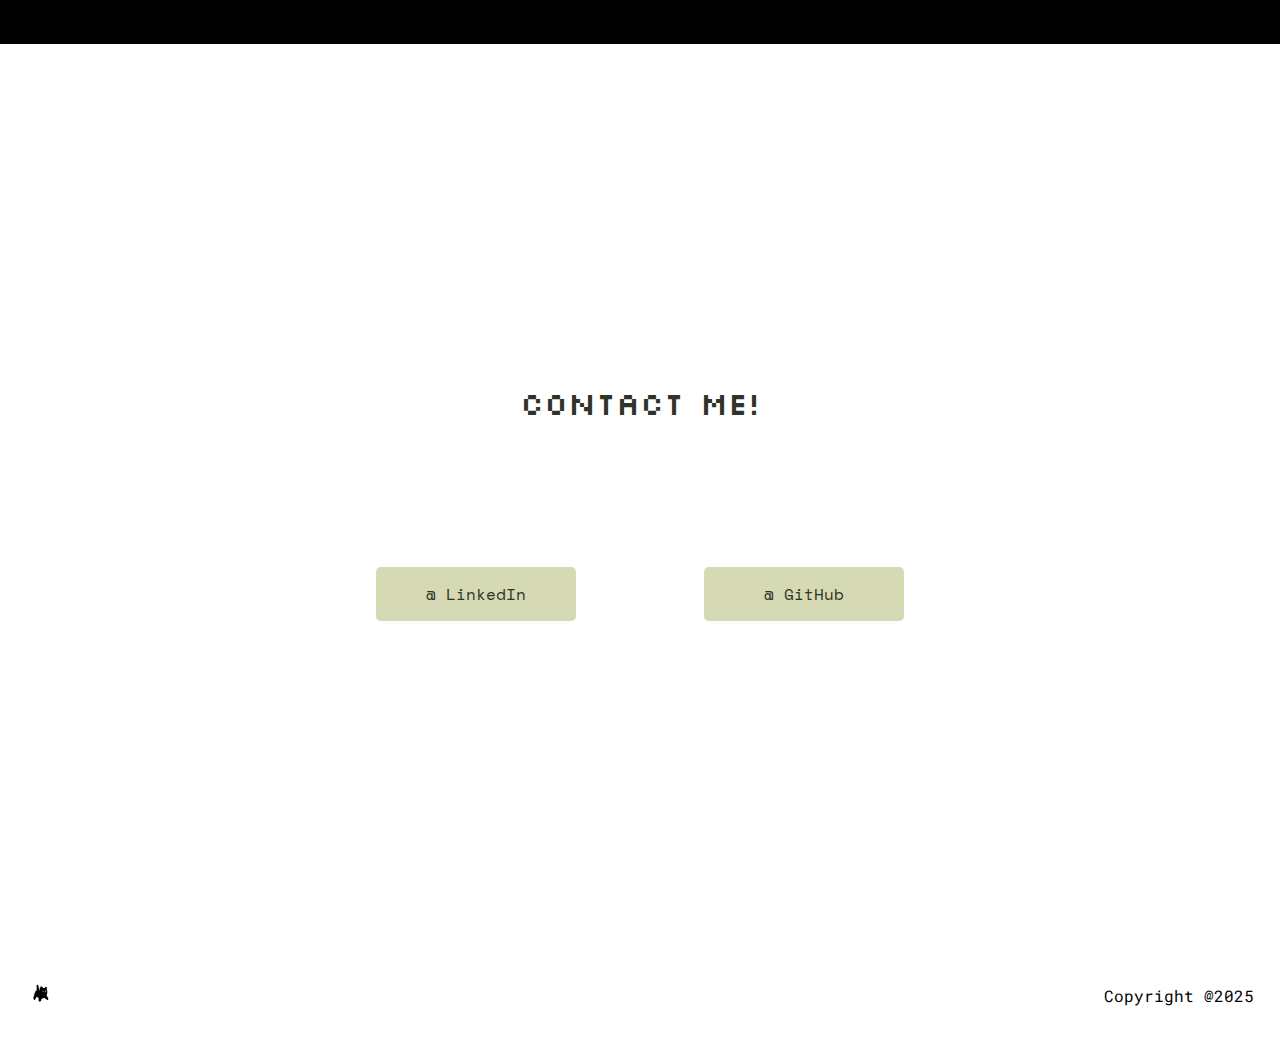
==== commit 64504bc1: "finished responsive tech stack section" ====
--- a/index.html
+++ b/index.html
@@ -68,6 +68,35 @@
             </div>
 
         </div>
+
+    </section>
+
+    <section id="techstack">
+        <h1 class="silkscreen-regular"> - TECH STACK - </h1>
+
+        <section id="stacks">
+            <div class="stack-card">
+                <img src="https://placecats.com/100/100" alt="project preview">
+                <p class="roboto-mono--normal">HTML/CSS</p>
+            </div>
+            <div class="stack-card">
+                <img src="https://placecats.com/100/100" alt="project preview">
+                <p class="roboto-mono--normal">Javascript</p>
+            </div>
+            <div class="stack-card">
+                <img src="https://placecats.com/100/100" alt="project preview">
+                <p class="roboto-mono--normal">React</p>
+            </div>
+            <div class="stack-card">
+                <img src="https://placecats.com/100/100" alt="project preview">
+                <p class="roboto-mono--normal">Cloud AWS</p>
+            </div>
+            <div class="stack-card">
+                <img src="https://placecats.com/100/100" alt="project preview">
+                <p class="roboto-mono--normal">Python</p>
+            </div>
+        </section>
+        
 
     </section>
 
--- a/style.css
+++ b/style.css
@@ -277,6 +277,29 @@
   padding: 2%;
 }
 
+#stacks {
+  display: flex;
+  flex-direction: row;
+  justify-content: center;
+  align-items: center;
+  max-width: 100%;
+  padding: 5% 5% 15% 5%;
+  flex-wrap: wrap;
+  justify-content: space-evenly;
+}
+
+.stack-card {
+  display: flex;
+  flex-direction: column;
+  justify-content: center;
+  align-items: center;
+  max-width: 100%;
+  width: fit-content;
+  height: fit-content;
+  padding: 10px;
+  flex-wrap: wrap;
+}
+
 * {
   box-sizing: border-box;
 }
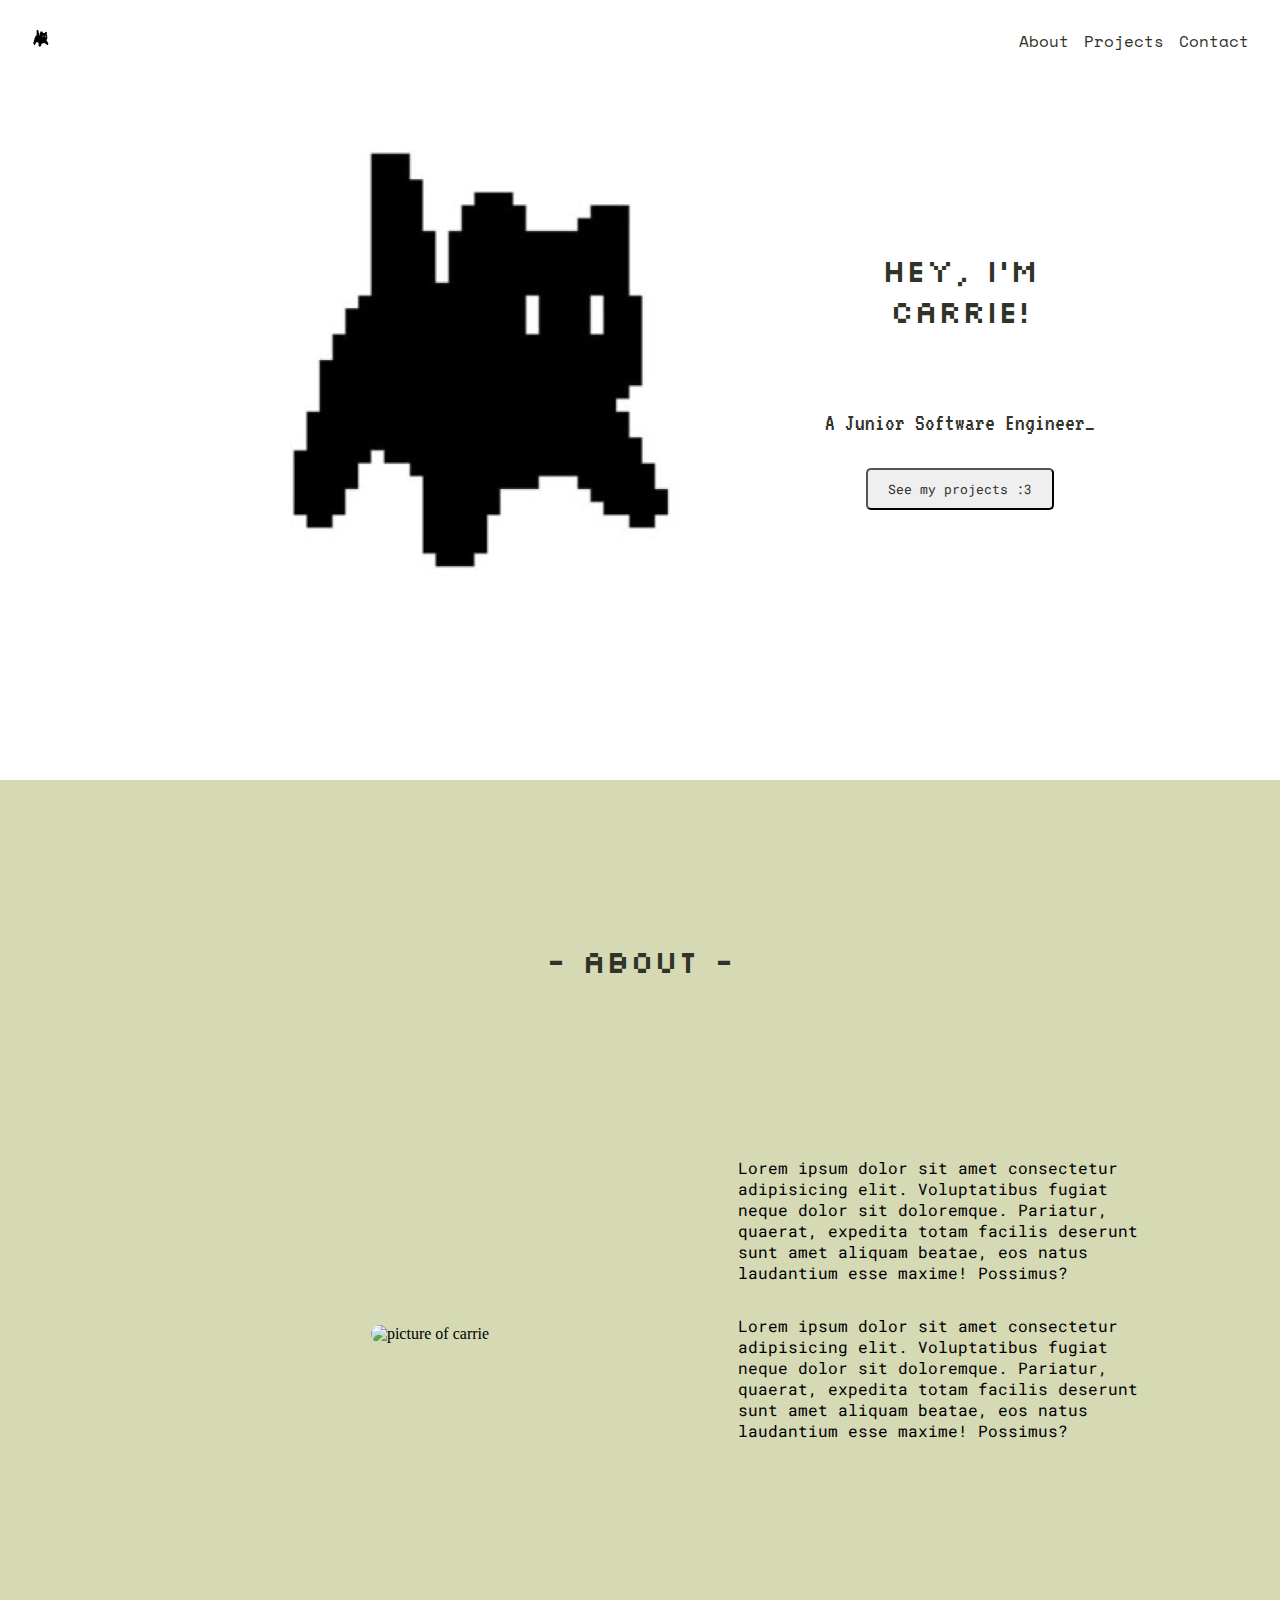
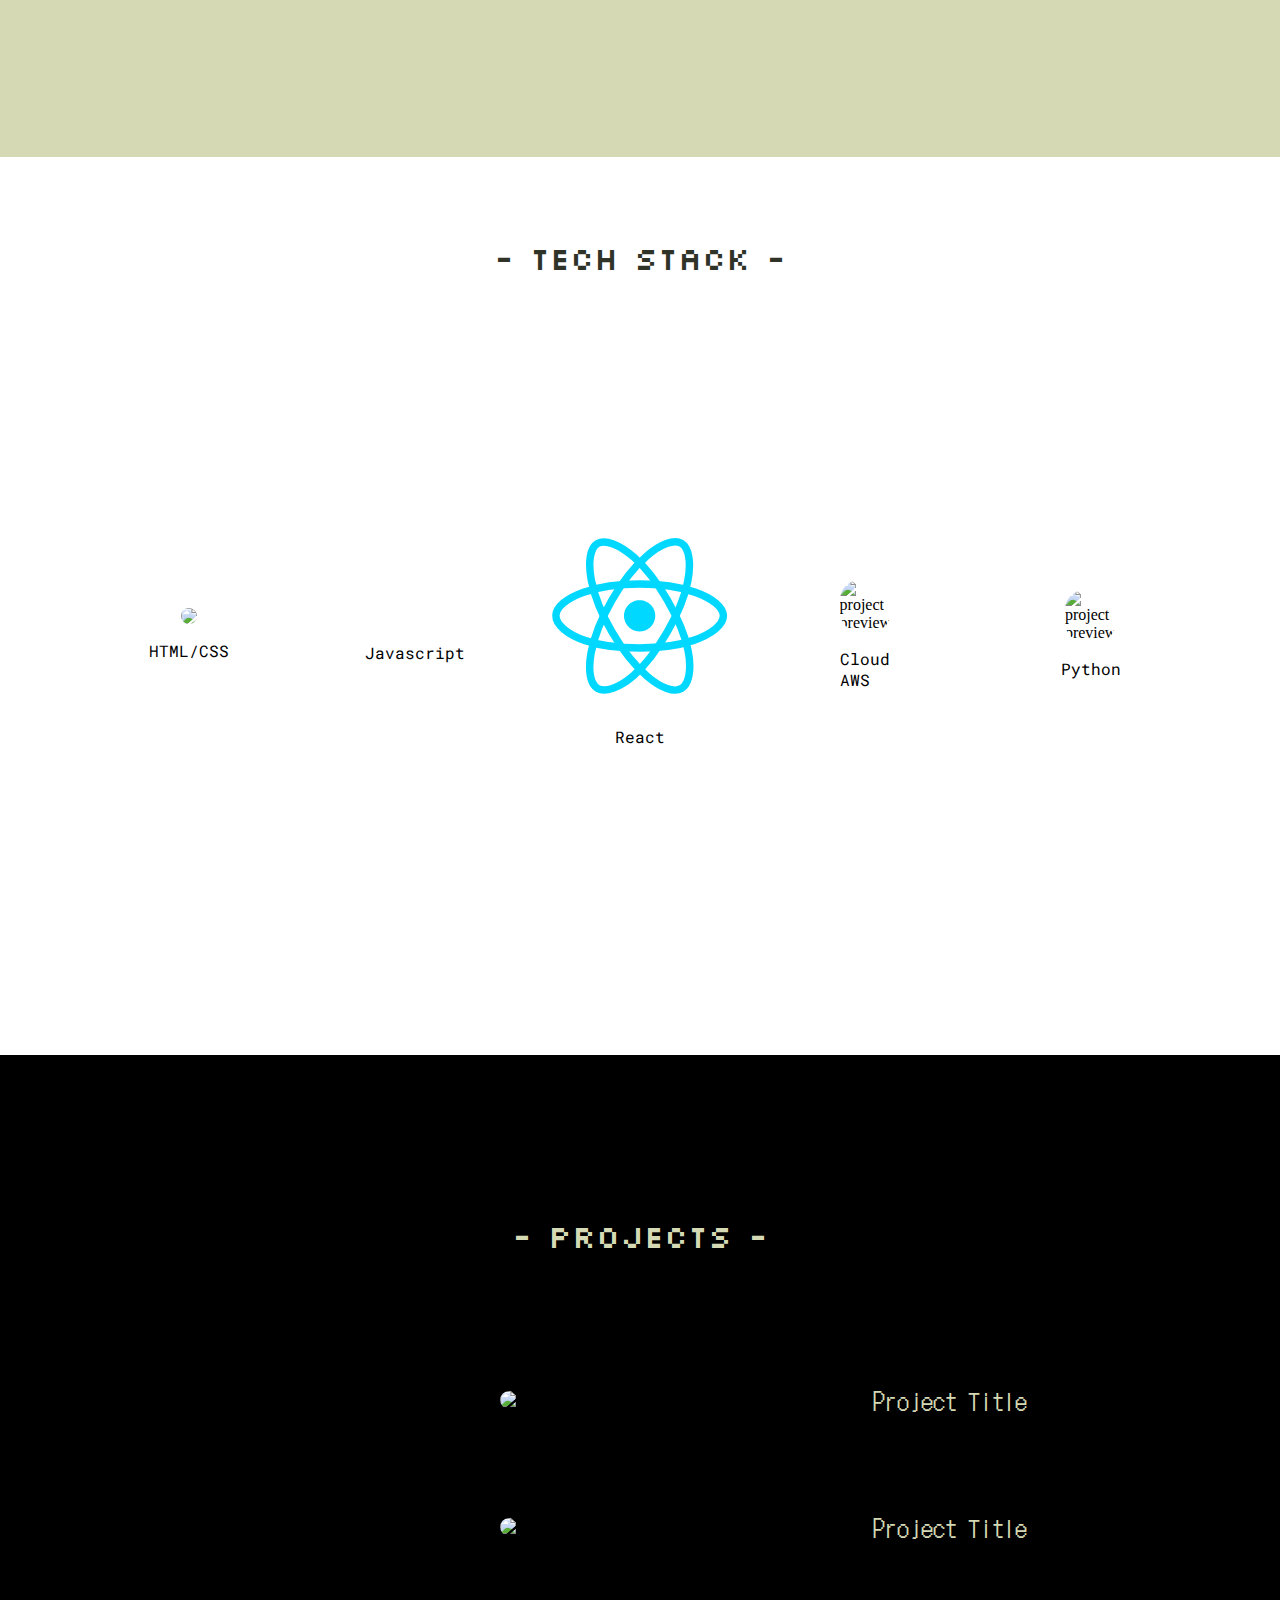
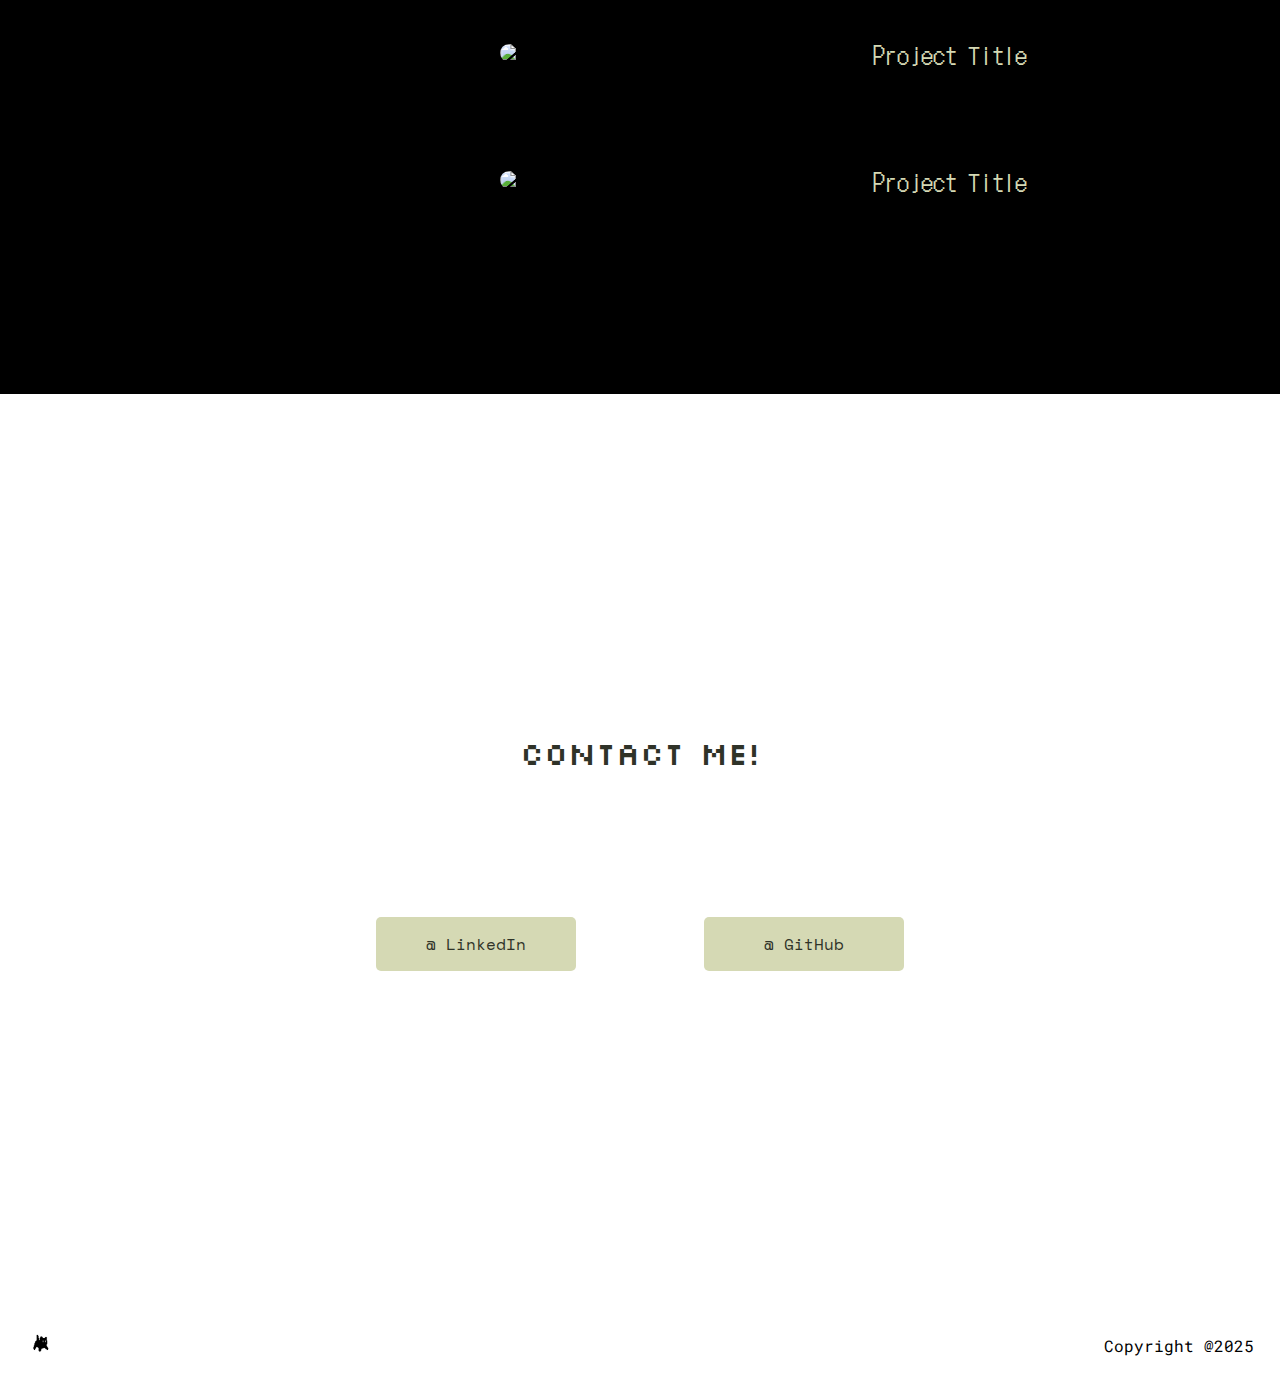
==== commit d0c236c8: "adding logos tech stack" ====
--- a/index.html
+++ b/index.html
@@ -8,8 +8,9 @@
     <link rel="preconnect" href="https://fonts.googleapis.com">
     <link rel="preconnect" href="https://fonts.gstatic.com" crossorigin>
     <link href="https://fonts.googleapis.com/css2?family=Chakra+Petch:ital,wght@0,300;0,400;0,500;0,600;0,700;1,300;1,400;1,500;1,600;1,700&family=DotGothic16&family=Open+Sans:ital,wght@0,300..800;1,300..800&family=Roboto+Mono:ital,wght@0,100..700;1,100..700&family=Silkscreen:wght@400;700&family=Space+Mono:ital,wght@0,400;0,700;1,400;1,700&family=VT323&display=swap" rel="stylesheet">
+    <script src="https://kit.fontawesome.com/2f1970a1ee.js" crossorigin="anonymous"></script>
 </head>
-
+     
 <body>
 
     <nav id="navbar">
@@ -74,17 +75,17 @@
     <section id="techstack">
         <h1 class="silkscreen-regular"> - TECH STACK - </h1>
 
-        <section id="stacks">
+        <section id="stack">
             <div class="stack-card">
-                <img src="https://placecats.com/100/100" alt="project preview">
+                <img src="https://placecats.com/100/100" >
                 <p class="roboto-mono--normal">HTML/CSS</p>
             </div>
             <div class="stack-card">
-                <img src="https://placecats.com/100/100" alt="project preview">
+                <i class="fa-brands fa-js fa-2xl" style="color: #FFD43B;"></i>
                 <p class="roboto-mono--normal">Javascript</p>
-            </div>
+            </div> 
             <div class="stack-card">
-                <img src="https://placecats.com/100/100" alt="project preview">
+                <img src="./images/react-logo.svg" alt="project preview">
                 <p class="roboto-mono--normal">React</p>
             </div>
             <div class="stack-card">
--- a/style.css
+++ b/style.css
@@ -277,14 +277,14 @@
   padding: 2%;
 }
 
-#stacks {
-  display: flex;
-  flex-direction: row;
-  justify-content: center;
-  align-items: center;
+#stack {
+  display: flex;
+  flex-direction: row;
+  justify-content: center;
+  align-items: center;
+  flex-wrap: wrap;
   max-width: 100%;
   padding: 5% 5% 15% 5%;
-  flex-wrap: wrap;
   justify-content: space-evenly;
 }
 
@@ -293,11 +293,16 @@
   flex-direction: column;
   justify-content: center;
   align-items: center;
-  max-width: 100%;
+  width: 100px;
+  height: fit-content;
+  padding: 100px;
+}
+
+i {
+  scale: 300%;
   width: fit-content;
   height: fit-content;
   padding: 10px;
-  flex-wrap: wrap;
 }
 
 * {
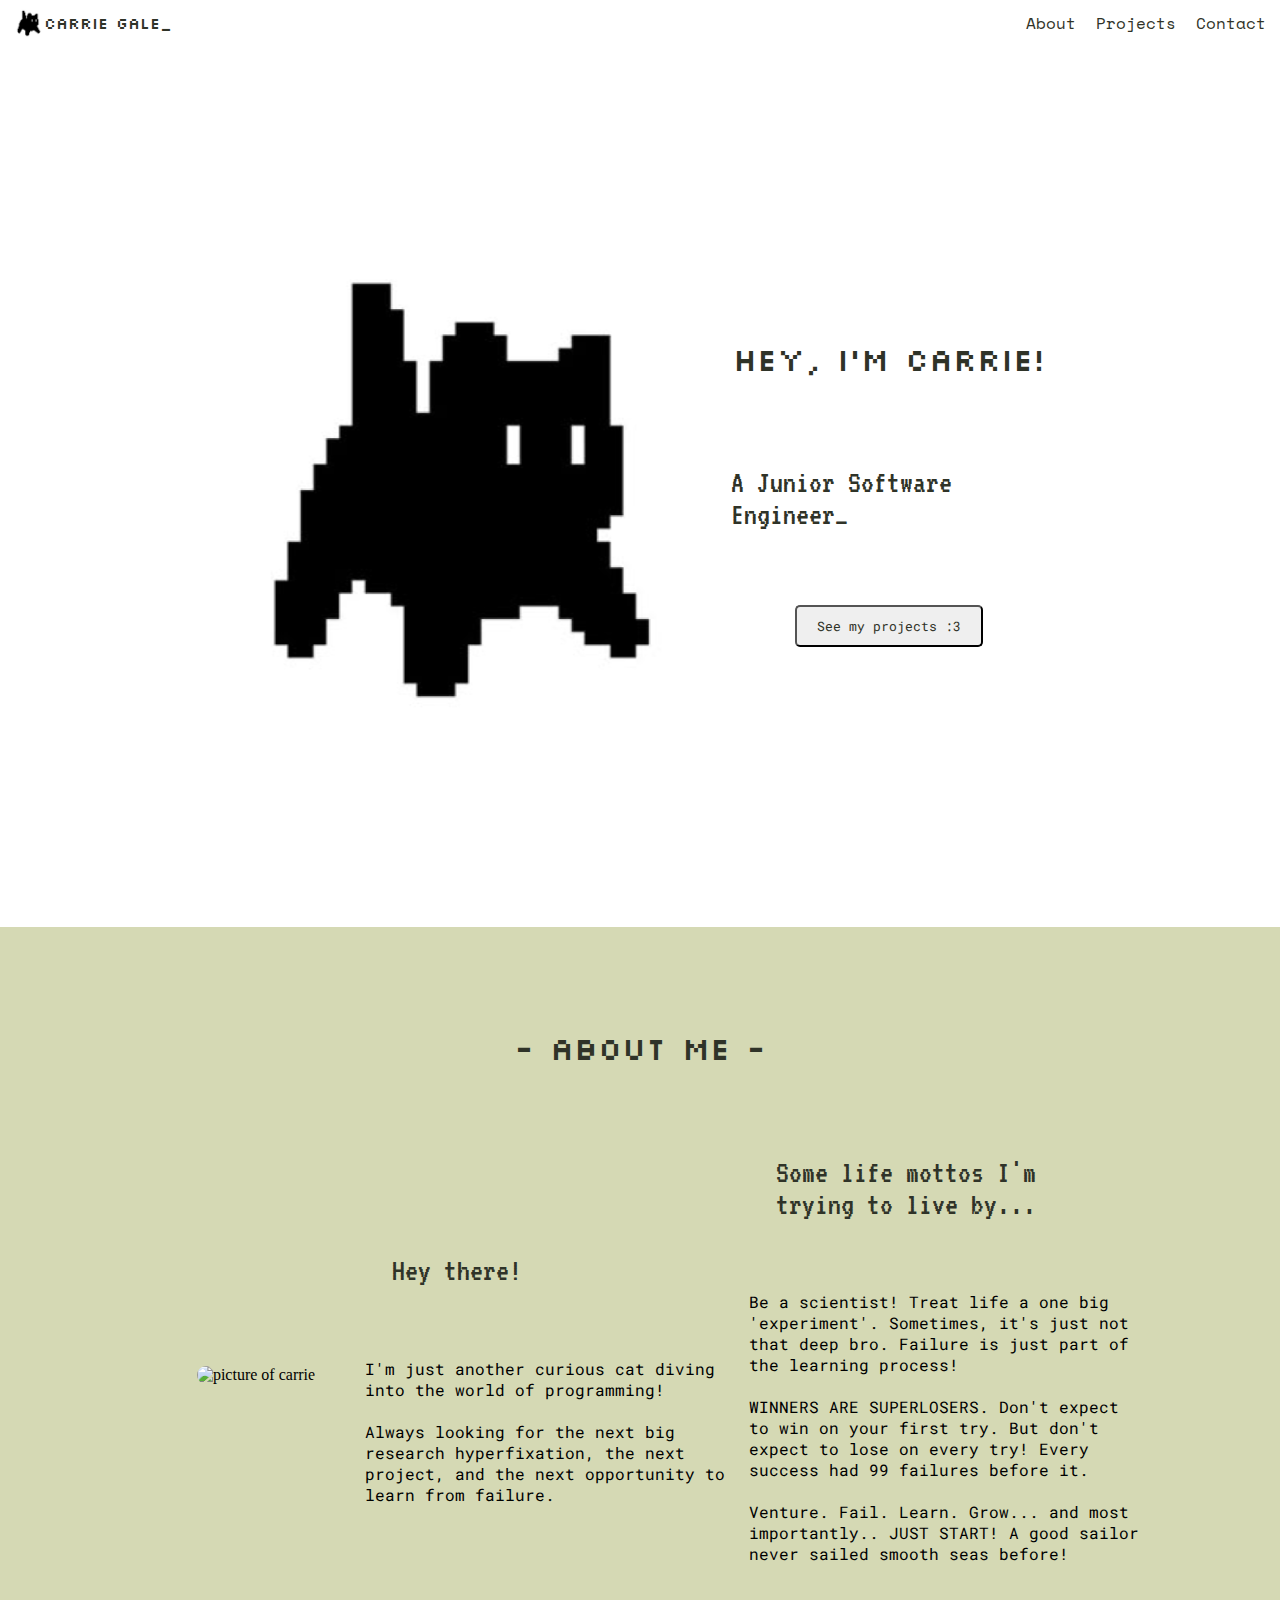
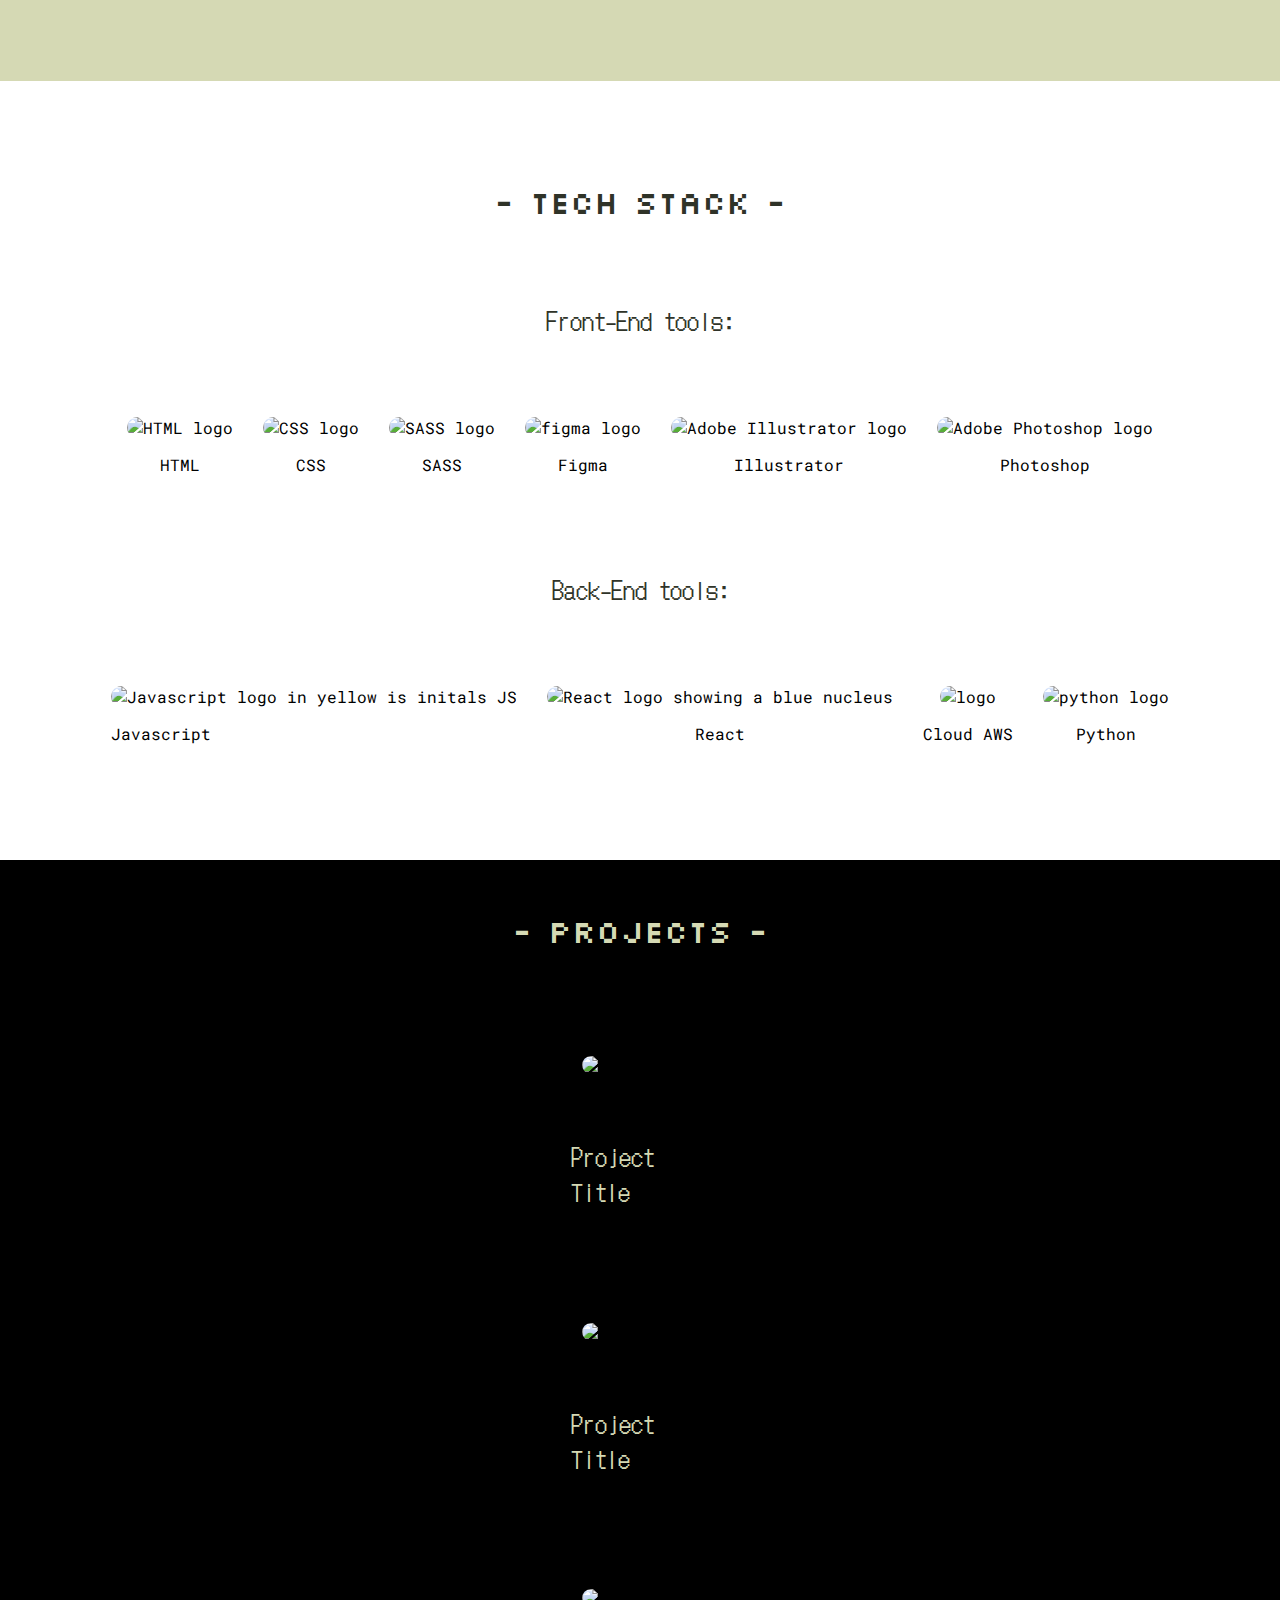
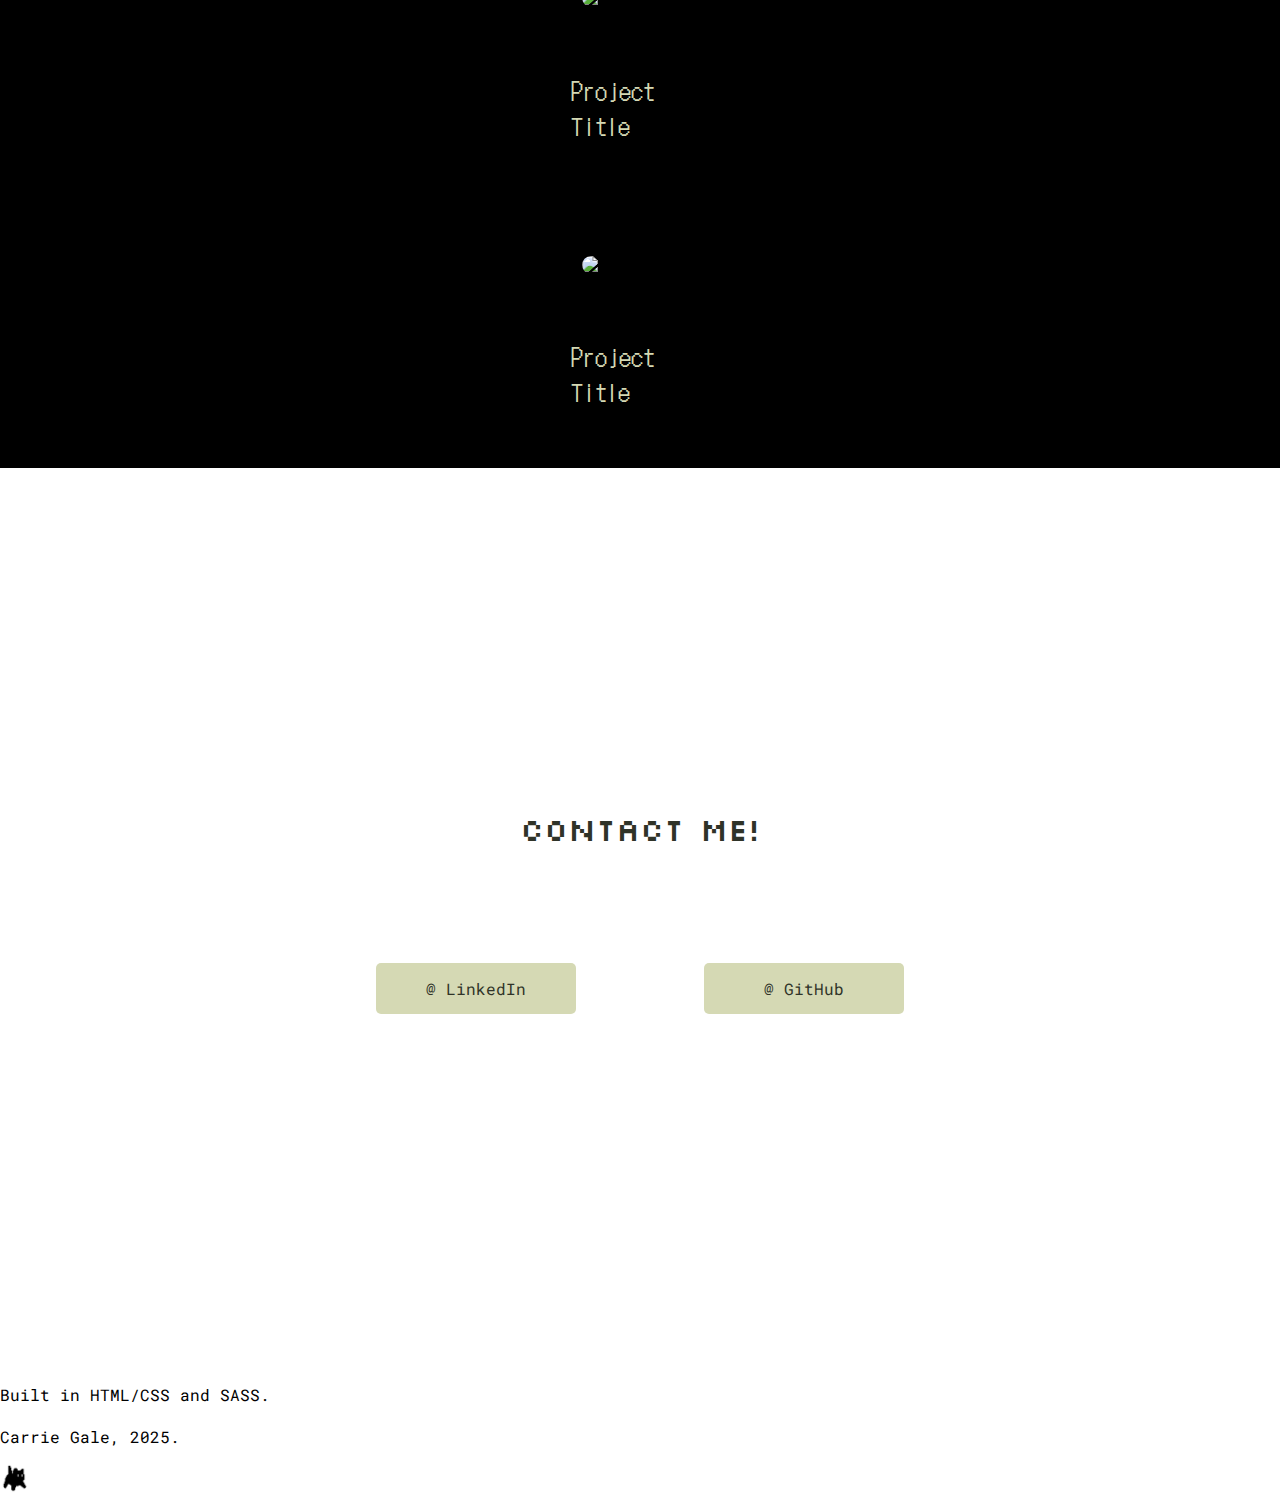
==== commit 97996b83: "renaming files for clarity" ====
--- a/index.html
+++ b/index.html
@@ -12,17 +12,17 @@
 </head>
      
 <body>
-
-    <nav id="navbar">
-        <div class="nav-wrapper">
-            <div class="img-wrapper">
-                <a href="./index.html">
-                    <img id="logo" src="./images/cat mascot.png" alt="personal logo"> 
-                </a>
-            </div>
-        </div>
-        </div>
-        <div class="nav-wrapper">
+        <!-- Remember BEM : [block]__[element]--[modifier] -->
+         
+    <nav id="nav">
+        <a id="home-button" href="./main-page.html">
+            <div  class="img-wrapper">
+                <img id="personal-logo" src="./images/cat mascot.png" alt="personal logo"> 
+            </div>
+            <!-- idea: create flashing animation for type cursor below -->
+            <p id="logo-text" class="silkscreen--regular">Carrie Gale_</p> 
+        </a>
+        <div class="space-mono--regular" class="nav-wrapper">
             <a href="#about">About</a>
             <a href="#projects">Projects</a>
             <a href="#contact">Contact</a>
@@ -30,132 +30,158 @@
     </nav>
 
     <header id="header">
-        <div class="half1">
-            <div class="img-wrapper" >
-                <img src="./images/cat mascot.png" alt="pixelated scaredy cat">
-            </div>    
-        </div>
+        <div class="img-wrapper" >
+            <img src="./images/cat mascot.png" alt="pixelated scaredy cat">
+        </div>   
         <div class="half2 fullHeight">
-            <h1 class="silkscreen-regular">Hey, I'm Carrie!</h1>
-            <h2 class="vt323-regular" >A Junior Software Engineer_</h2>
+            <h1 class="silkscreen--regular">Hey, I'm Carrie!</h1>
+            <h2 class="vt323--regular" >A Junior Software Engineer_</h2>
             <!-- <h3>& Freelance UX Designer</h2> -->
             <a href="#projects" id="button-wrap">
-                <button type="button" class="CTA-button roboto-mono--normal">See my projects :3</button>
+                <button type="button" id="skip-button" class="roboto-mono--normal">See my projects :3</button>
             </a>
         </div>
     </header>
 
 
-    <section id="about">
-
-        <h1 class="silkscreen-regular"> - ABOUT - </h1>
-
-        <div class="whole-wrap">
-
-            <div class="half1">
-                <div class="img-wrapper">
-                    <img src="https://placecats.com/500/500" alt="picture of carrie">
-                </div>
-            </div>
-            <div class="half2">
-                <div class="text-wrapper">
-                    <p class="roboto-mono--normal">
-                        Lorem ipsum dolor sit amet consectetur adipisicing elit. Voluptatibus fugiat neque dolor sit doloremque. Pariatur, quaerat, expedita totam facilis deserunt sunt amet aliquam beatae, eos natus laudantium esse maxime! Possimus?
-                    </p>
-                    <p class="roboto-mono--normal">
-                        Lorem ipsum dolor sit amet consectetur adipisicing elit. Voluptatibus fugiat neque dolor sit doloremque. Pariatur, quaerat, expedita totam facilis deserunt sunt amet aliquam beatae, eos natus laudantium esse maxime! Possimus?
-                    </p>
-                </div>
-            </div>
-
-        </div>
-
-    </section>
-
-    <section id="techstack">
-        <h1 class="silkscreen-regular"> - TECH STACK - </h1>
-
-        <section id="stack">
-            <div class="stack-card">
-                <img src="https://placecats.com/100/100" >
-                <p class="roboto-mono--normal">HTML/CSS</p>
-            </div>
-            <div class="stack-card">
-                <i class="fa-brands fa-js fa-2xl" style="color: #FFD43B;"></i>
-                <p class="roboto-mono--normal">Javascript</p>
+    <section id="about" class="about">
+
+        <h1 class="silkscreen--regular"> - ABOUT ME - </h1>
+
+        <div class="about__aside">
+            <div class="about__img-wrapper">
+                <img src="https://placecats.com/500/500" alt="picture of carrie">
+            </div>
+            <div class="about__text-wrapper">
+                <!-- add spme emojis and bolding to spruce this up -->
+                <br>
+                <h2 class="vt323--regular">Hey there!</h2>
+                <br>
+                <p class="roboto-mono--normal">
+                    I'm just another curious cat diving into the world of programming! 
+                   <br><br>
+                   Always looking for the next big research hyperfixation, the next project, and the next opportunity to learn from failure.
+                </p>
+            </div>
+            <div class="about__text-wrapper">
+                <h2 class="vt323--regular">Some life mottos I'm trying to live by...</h2>
+                <br>
+                <p class="roboto-mono--normal">
+                    Be a scientist! Treat life a one big 'experiment'. Sometimes, it's just not that deep bro. Failure is just part of the learning process!
+                    <br><br>
+                    WINNERS ARE SUPERLOSERS. Don't expect to win on your first try. But don't expect to lose on every try! Every success had 99 failures before it. 
+                    <br><br>
+                    Venture. Fail. Learn. Grow... and most importantly.. JUST START! A good sailor never sailed smooth seas before!
+                </p>
+            </div>
+        </div>
+    </section>
+
+    <section class="techstack">
+        <h1 class="silkscreen--regular"> - TECH STACK - </h1>
+        <h2 class="dotgothic16--regular">Front-End tools:</h2>
+        <div class="techstack__list roboto-mono--normal">
+            <div class="techstack__item">
+                <img src="https://placecats.com/100/100" alt="HTML logo" >
+                <p >HTML</p>
+            </div>
+            <div class="techstack__item">
+                <img src="https://placecats.com/100/100" alt="CSS logo" >
+                <p>CSS</p>
+            </div>
+            <div class="techstack__item">
+                <img src="https://placecats.com/100/100" alt="SASS logo" >
+                <p>SASS</p>
+            </div>
+            <div class="techstack__item">
+                <img src="https://placecats.com/100/100" alt="figma logo">
+                <p>Figma</p>
+            </div>
+            <div class="techstack__item">
+                <img src="https://placecats.com/100/100" alt="Adobe Illustrator logo">
+                <p>Illustrator</p>
+            </div>
+            <div class="techstack__item">
+                <img src="https://placecats.com/100/100" alt="Adobe  Photoshop logo">
+                <p>Photoshop</p>
+            </div>
+        </div>
+        <h2 class="dotgothic16--regular">Back-End tools:</h2>
+        <div class="techstack__list roboto-mono--normal">
+            <div class="teckstack__item">
+                <img src="https://placecats.com/100/100" alt="Javascript logo in yellow is initals JS">
+                <p>Javascript</p>
             </div> 
-            <div class="stack-card">
-                <img src="./images/react-logo.svg" alt="project preview">
-                <p class="roboto-mono--normal">React</p>
-            </div>
-            <div class="stack-card">
-                <img src="https://placecats.com/100/100" alt="project preview">
-                <p class="roboto-mono--normal">Cloud AWS</p>
-            </div>
-            <div class="stack-card">
-                <img src="https://placecats.com/100/100" alt="project preview">
-                <p class="roboto-mono--normal">Python</p>
-            </div>
-        </section>
-        
-
-    </section>
-
-    <section id="projects">
-
-        <h1 class="silkscreen-regular"> - PROJECTS - </h1>
-
-        <div class="project-card">
-            <div class="half1">
-                <div class="img-wrapper">
-                    <img src="https://placecats.com/500/500" alt="project preview">
-                </div>
-            </div>
-            <div class="half2">
-                <div class="caption-wrapper">
-                    <h2 class="project-title dotgothic16-regular">Project Title</h2>
-                    <!-- <p class="caption roboto-mono--normal">this is a caption</p> -->
-                </div>
-            </div>
-        </div>
-
-        <div class="project-card">
-            <div class="half1">
-                <div class="img-wrapper">
-                    <img src="https://placecats.com/500/500" alt="project preview">
-                </div>
-            </div>
-            <div class="half2">
-                <div class="caption-wrapper">
-                    <h2 class="project-title dotgothic16-regular">Project Title</h2>
-                    <!-- <p class="caption roboto-mono--normal">this is a caption</p> -->
-                </div>
-            </div>
-        </div>
-
-        <div class="project-card">
-            <div class="half1">
-                <div class="img-wrapper">
-                    <img src="https://placecats.com/500/500" alt="project preview">
-                </div>
-            </div>
-            <div class="half2">
-                <div class="caption-wrapper">
-                    <h2 class="project-title dotgothic16-regular">Project Title</h2>
-                    <!-- <p class="caption roboto-mono--normal">this is a caption</p> -->
-                </div>
-            </div>
-        </div>
-
-        <div class="project-card">
-            <div class="half1">
-                <div class="img-wrapper">
-                    <img src="https://placecats.com/500/500" alt="project preview">
-                </div>
-            </div>
-            <div class="half2">
-                <div class="caption-wrapper">
-                    <h2 class="project-title dotgothic16-regular">Project Title</h2>
+            <div class="techstack__item">
+                <img src="https://placecats.com/100/100" alt="React logo showing a blue nucleus">
+                <p>React</p>
+            </div>
+            <div class="techstack__item">
+                <img src="https://placecats.com/100/100" alt="logo">
+                <p>Cloud AWS</p>
+            </div>
+            <div class="techstack__item">
+                <img src="https://placecats.com/100/100" alt="python logo">
+                <p>Python</p>
+            </div>
+        </div>
+    </section>
+
+    <section id="projects" class="projects">
+
+        <h1 class="silkscreen--regular"> - PROJECTS - </h1>
+
+        <div class="project-card">
+            <div class="half1">
+                <div class="img-wrapper">
+                    <img src="https://placecats.com/500/500" alt="project preview">
+                </div>
+            </div>
+            <div class="half2">
+                <div class="caption-wrapper">
+                    <h2 class="project-title dotgothic16--regular">Project Title</h2>
+                    <!-- <p class="caption roboto-mono--normal">this is a caption</p> -->
+                </div>
+            </div>
+        </div>
+
+        <div class="project-card">
+            <div class="half1">
+                <div class="img-wrapper">
+                    <img src="https://placecats.com/500/500" alt="project preview">
+                </div>
+            </div>
+            <div class="half2">
+                <div class="caption-wrapper">
+                    <h2 class="project-title dotgothic16--regular">Project Title</h2>
+                    <!-- <p class="caption roboto-mono--normal">this is a caption</p> -->
+                </div>
+            </div>
+        </div>
+
+        <div class="project-card">
+            <div class="half1">
+                <div class="img-wrapper">
+                    <img src="https://placecats.com/500/500" alt="project preview">
+                </div>
+            </div>
+            <div class="half2">
+                <div class="caption-wrapper">
+                    <h2 class="project-title dotgothic16--regular">Project Title</h2>
+                    <!-- <p class="caption roboto-mono--normal">this is a caption</p> -->
+                </div>
+            </div>
+        </div>
+
+        <div class="project-card">
+            <div class="half1">
+                <div class="img-wrapper">
+                    <img src="https://placecats.com/500/500" alt="project preview">
+                </div>
+            </div>
+            <div class="half2">
+                <div class="caption-wrapper">
+                    <h2 class="project-title dotgothic16--regular">Project Title</h2>
                     <!-- <p class="caption roboto-mono--normal">this is a caption</p> -->
                 </div>
             </div>
@@ -165,21 +191,18 @@
 
 
     <section id="contact">
-        <h1 class="silkscreen-regular">Contact me!</h1>
+        <h1 class="silkscreen--regular">Contact me!</h1>
         <div id="contact-wrapper">
-            <a href="https://www.linkedin.com/in/carrie-gale/">@ LinkedIn</a>
-            <a href="https://github.com/carriegale2710/">@ GitHub</a>
-        </div>
-    </section>
-
-
-    <footer id="footer">
-        <div class="img-wrapper">
-            <a href="./index.html">
-                <img id="logo" src="./images/cat mascot.png" alt="personal logo"> 
-            </a>
-        </div>
-        <p class="roboto-mono--normal">Copyright @2025</p>
+            <a class="roboto-mono--normal" href="https://www.linkedin.com/in/carrie-gale/">@ LinkedIn</a>
+            <a class="roboto-mono--normal" href="https://github.com/carriegale2710/">@ GitHub</a>
+        </div>
+    </section>
+
+
+    <footer class ="footer">
+        <p class="roboto-mono--normal">Built in HTML/CSS and SASS. 
+            <br><br> Carrie Gale, 2025.</p>
+        <img id="personal-logo" src="./images/cat mascot.png" alt="personal logo"> 
     </footer>
     
 </body>
--- a/style.css
+++ b/style.css
@@ -1,25 +1,49 @@
 /* SCSS HEX */
-.silkscreen-regular {
+h1 {
+  padding: 50px 5%;
+  text-align: center;
+  color: #2f3328;
+}
+
+h2 {
+  padding: 30px 5%;
+  color: #2f3328;
+  width: 100%;
+}
+
+p {
+  height: fit-content;
+  width: fit-content;
+}
+
+#logo-text {
+  width: fit-content;
+  margin: 0;
+  padding: 0;
+}
+
+.silkscreen--regular {
   font-family: "Silkscreen", sans-serif;
   font-style: normal;
   font-weight: 400;
   margin: 0;
 }
-.silkscreen.silkscreen-bold {
+.silkscreen--bold {
   font-family: "Silkscreen", sans-serif;
   font-weight: 700;
   font-style: normal;
   margin: 0;
 }
 
-.vt323-regular {
+.vt323--regular {
   font-family: "VT323", monospace;
   font-weight: 400;
   font-style: normal;
-  margin: 0;
-}
-
-.dotgothic16-regular {
+  font-size: 200%;
+  margin: 2%;
+}
+
+.dotgothic16--regular {
   font-family: "DotGothic16", sans-serif;
   font-weight: 400;
   font-style: normal;
@@ -58,25 +82,15 @@
   font-style: italic;
 }
 
-.whole-wrap {
-  display: flex;
-  flex-direction: row;
-  justify-content: center;
-  align-items: center;
-  flex-wrap: wrap;
-  width: 100%;
-}
-
 .half1 {
-  width: 50%;
-  height: fit-content;
   max-height: 100%;
-  display: flex;
-  flex-direction: column;
-  justify-content: center;
-  align-items: center;
+  height: auto;
+  display: flex;
+  flex-direction: column;
+  justify-content: center;
+  align-items: center;
+  justify-items: center;
   padding: 2%;
-  justify-items: center;
 }
 
 .half2 {
@@ -85,138 +99,152 @@
   justify-content: center;
   align-items: center;
   width: fit-content;
-  height: auto;
+  height: fit-content;
+}
+
+.caption-wrapper {
+  display: flex;
+  flex-direction: row;
+  justify-content: center;
+  align-items: center;
+  justify-content: space-between;
+  text-align: left;
+  width: 100%;
 }
 
 .img-wrapper {
   max-height: 100%;
   max-width: 100%;
-  display: flex;
-  flex-direction: column;
-  justify-content: center;
-  align-items: center;
   overflow: hidden;
-}
-.img-wrapper img {
-  max-width: 100%;
-  max-height: 100%;
-  height: auto;
-  width: fit-content;
-  object-fit: contain;
-  justify-self: center;
-  align-self: center;
-}
-
-.text-wrapper {
-  max-height: 100%;
-  max-width: 100%;
-  display: flex;
-  flex-direction: column;
-  justify-content: center;
-  align-items: center;
-  padding: 80px 0 150px 20px;
-}
-.text-wrapper p {
-  max-width: 400px;
-  max-height: 100%;
-  height: fit-content;
-  width: fit-content;
-}
-
-.caption-wrapper {
-  display: flex;
-  flex-direction: row;
-  justify-content: center;
-  align-items: center;
-  justify-content: space-between;
-  text-align: left;
-  width: 100%;
+  display: flex;
+  flex-direction: column;
+  justify-content: center;
+  align-items: center;
+}
+
+#button-wrap {
+  margin: 10% 15% 10% 15%;
 }
 
 a {
-  text-decoration: none;
-  font-family: "Space Mono", monospace;
-  font-weight: 500;
-  font-style: normal;
   padding: 2px 5px 2px 5px;
   color: #2f3328;
+  text-decoration: none;
 }
 a:hover {
   color: #70bd9a;
 }
 
-#logo {
-  height: 20px;
-}
-
-.CTA-button {
+#home-button {
+  display: flex;
+  flex-direction: row;
+  justify-content: center;
+  align-items: center;
+}
+
+#skip-button {
   text-align: center;
+  border-radius: 5px;
+  padding: 10px 20px;
   color: #2f3328;
-  border-radius: 5px;
-  padding: 10px 20px 10px 20px;
-}
-.CTA-button:hover {
+}
+#skip-button:hover {
   color: #d5d9b4;
   background-color: #2f3328;
 }
 
-#navbar {
+img {
+  border-radius: 20px;
+  max-height: 100%;
+  max-width: 100%;
+  height: auto;
+  width: fit-content;
+  object-fit: contain;
+}
+
+#personal-logo {
+  max-height: 30px;
+}
+
+nav {
   display: flex;
   flex-direction: row;
   justify-content: center;
   align-items: center;
   justify-content: space-between;
-  padding: 2%;
+  padding: 1vh;
+  height: 5vh;
   position: sticky;
   top: 0;
   overflow: hidden;
   background-color: white;
 }
-#navbar .nav-wrapper {
-  display: flex;
-  flex-direction: row;
+
+.nav-wrapper {
+  display: flex;
+  flex-direction: row;
+  justify-content: space-between;
   gap: 5px;
-  height: 100%;
-  max-width: 100%;
-  justify-content: space-between;
-}
-
-#header {
-  display: flex;
-  flex-direction: row;
-  justify-content: center;
-  align-items: center;
-  flex-wrap: wrap;
-  align-self: center;
-  height: fit-content;
-  width: 100%;
+  height: fit-content;
+  max-width: 100%;
+}
+
+header {
+  display: flex;
+  flex-direction: row;
+  justify-content: center;
+  align-items: center;
+  flex-wrap: wrap;
+  height: 98vh;
+  width: 100vw;
   margin: 0px;
-  padding: 0px 0 150px 0;
-}
-#header #button-wrap {
-  margin: 10% 15% 10% 15%;
-}
-
-#about {
-  padding: 80px 5% 150px 5%;
+}
+
+.about {
+  display: flex;
+  flex-direction: column;
+  justify-content: center;
+  align-items: center;
   background-color: #d5d9b4;
   height: fit-content;
-  width: 100%;
-}
-#about .whole-wrap {
-  display: flex;
-  flex-direction: row;
-  justify-content: center;
-  align-items: center;
-  flex-wrap: wrap;
-  max-width: 100%;
-  height: fit-content;
+  padding: 50px 0px;
+  width: 100%;
+}
+.about__aside {
+  display: flex;
+  flex-direction: row;
+  justify-content: center;
+  align-items: center;
+  flex-wrap: wrap;
+}
+.about__aside img {
+  max-width: 200px;
+  margin: 50px;
+}
+.about__img-wrapper {
+  max-height: 100%;
+  max-width: 100%;
+  overflow: hidden;
+  display: flex;
+  flex-direction: column;
+  justify-content: center;
+  align-items: center;
+}
+.about__text-wrapper {
+  display: flex;
+  flex-direction: column;
+  justify-content: center;
+  align-items: center;
+  flex-wrap: wrap;
+  padding-bottom: 30px;
+  width: fit-content;
+  min-width: 300px;
+  max-width: 30%;
 }
 
 #projects {
   height: fit-content;
   background-color: black;
-  padding: 80px 0 150px 0;
 }
 #projects h1 {
   color: #d5d9b4;
@@ -226,10 +254,9 @@
   padding: 30px;
   gap: 10px;
   display: flex;
-  flex-direction: row;
-  justify-content: center;
-  align-items: center;
-  flex-wrap: wrap;
+  flex-direction: column;
+  justify-content: center;
+  align-items: center;
 }
 
 .project-title {
@@ -250,59 +277,59 @@
   width: 100%;
   display: flex;
   flex-direction: row;
-  flex-wrap: wrap;
-  display: flex;
-  flex-direction: row;
-  justify-content: center;
-  align-items: center;
+  justify-content: center;
+  align-items: center;
+  flex-wrap: wrap;
 }
 #contact-wrapper a {
   background-color: #d5d9b4;
+  width: 200px;
+  border-radius: 5px;
+  display: flex;
+  flex-direction: column;
+  justify-content: center;
+  align-items: center;
   margin: 5%;
-  border-radius: 5px;
-  width: 200px;
   padding: 15px;
-  display: flex;
-  flex-direction: column;
-  justify-content: center;
-  align-items: center;
 }
 
 #footer {
   display: flex;
-  flex-direction: row;
-  justify-content: center;
-  align-items: center;
-  justify-content: space-between;
-  padding: 2%;
-}
-
-#stack {
-  display: flex;
-  flex-direction: row;
-  justify-content: center;
-  align-items: center;
-  flex-wrap: wrap;
-  max-width: 100%;
-  padding: 5% 5% 15% 5%;
-  justify-content: space-evenly;
-}
-
-.stack-card {
-  display: flex;
-  flex-direction: column;
-  justify-content: center;
-  align-items: center;
-  width: 100px;
-  height: fit-content;
-  padding: 100px;
-}
-
-i {
-  scale: 300%;
-  width: fit-content;
-  height: fit-content;
-  padding: 10px;
+  flex-direction: column;
+  justify-content: center;
+  align-items: center;
+  text-align: center;
+  padding: 2vw;
+  gap: 2vw;
+}
+
+.techstack {
+  display: flex;
+  flex-direction: column;
+  justify-content: center;
+  align-items: center;
+  width: 100%;
+  height: fit-content;
+  padding: 50px 20px;
+}
+.techstack h2 {
+  text-align: center;
+}
+.techstack__list {
+  display: flex;
+  flex-direction: row;
+  justify-content: center;
+  align-items: center;
+  flex-wrap: wrap;
+  max-width: 100%;
+  gap: 30px;
+  margin: 50px 0px;
+}
+.techstack__item {
+  display: flex;
+  flex-direction: column;
+  justify-content: center;
+  align-items: center;
 }
 
 * {
@@ -310,25 +337,12 @@
 }
 
 html, body {
-  height: 100vh;
   padding: 0;
   margin: 0;
   scroll-behavior: smooth;
 }
 
-h1 {
-  padding: 80px 5%;
-  text-align: center;
-  color: #2f3328;
-}
-
-h2 {
-  margin: 20px;
-  text-align: center;
-  color: #2f3328;
-}
-
-img, button {
+button {
   border-radius: 20px;
 }
 
